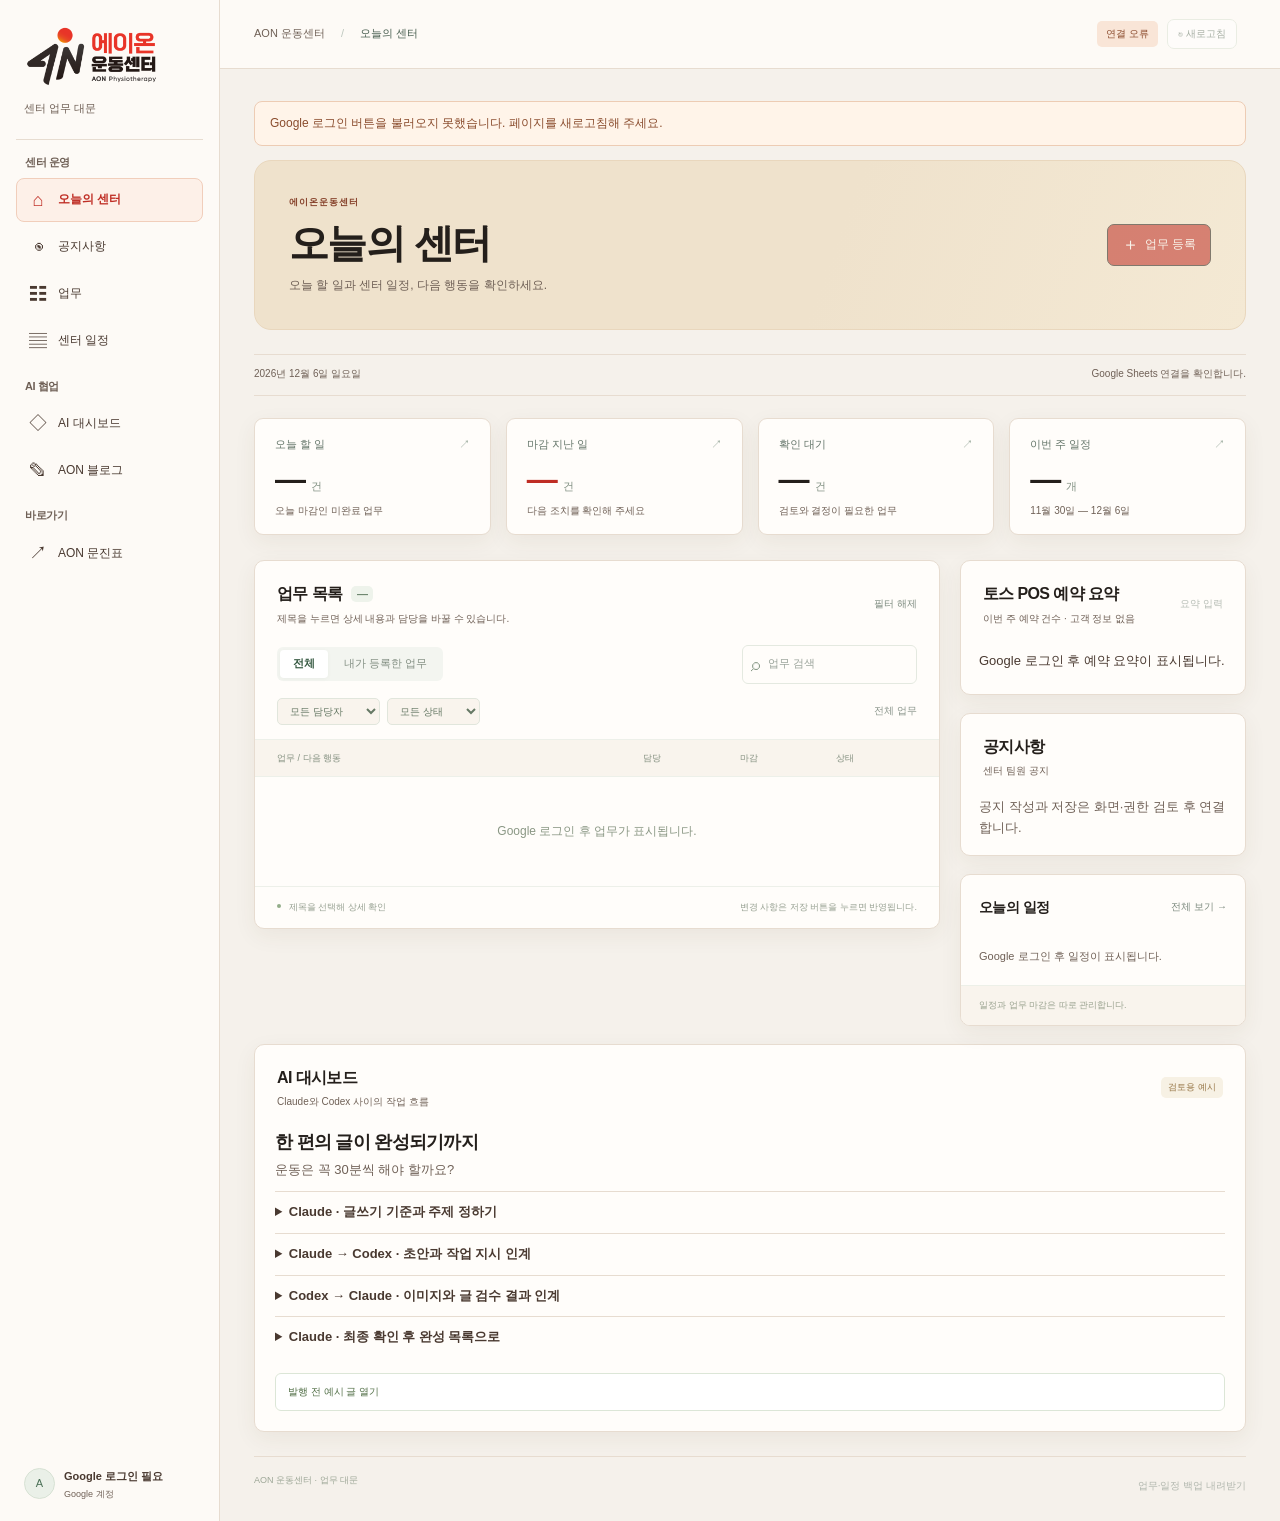
==== index.html @ 37b0f7ed "오늘의 센터: 블로그 제작 카드 빼고 토스 POS 예약 요약을 오른쪽 맨 위로 Co-Authored-By: Claude Opus 5.5 <noreply@anthropic.com> " ====
<!doctype html>
<html lang="ko">
<head><meta charset="utf-8"><meta name="viewport" content="width=device-width,initial-scale=1"><title>AON 운동센터 · 업무 대문</title><link rel="icon" href="favicon.svg">
<link rel="stylesheet" href="dashboard.css">
<link rel="stylesheet" href="board-theme.css">
<script src="board-config.js" defer></script>
<script src="dashboard.js" defer></script>
<script src="board-links.js" defer></script></head>
<body class="board-home">
<div class="app-shell">
 <aside class="sidebar">
  <a href="index.html" class="brand aon-brand" aria-label="에이온 운동센터"><img src="assets/aon-wordmark.png" alt="" width="500" height="220"></a>
  <p class="brand-description">센터 업무 대문</p>
  <nav class="board-nav" aria-label="주 메뉴">
   <section aria-labelledby="work-nav">
    <h2 id="work-nav">센터 운영</h2>
    <button type="button" class="nav-item active" data-page="overview" aria-current="page"><span aria-hidden="true">⌂</span>오늘의 센터</button>
    <a class="nav-item" href="#announcements" data-overview-link><span aria-hidden="true">◉</span>공지사항</a>
    <button type="button" class="nav-item" data-page="tasks"><span aria-hidden="true">☷</span>업무</button>
    <button type="button" class="nav-item" data-page="calendar"><span aria-hidden="true">▤</span>센터 일정</button>
   </section>
   <section aria-labelledby="ai-nav">
    <h2 id="ai-nav">AI 협업</h2>
    <a class="nav-item" href="#ai-dashboard"><span aria-hidden="true">◇</span>AI 대시보드</a>
    <a class="nav-item" href="blog.html#input"><span aria-hidden="true">✎</span>AON 블로그</a>
   </section>
   <section aria-labelledby="links-nav">
    <h2 id="links-nav">바로가기</h2>
    <a class="nav-item" id="intakeLink" hidden target="_blank" rel="noopener noreferrer"><span aria-hidden="true">↗</span>AON 문진표</a>
    <span class="nav-item intake-pending" id="intakePending">AON 문진표 <small>연결 준비 중</small></span>
   </section>
  </nav>
  <div class="sidebar-bottom"><span class="avatar" aria-hidden="true">A</span><div><b id="accountName">계정 확인 중</b><small>Google 계정</small></div></div>
 </aside>
 <div class="workspace">
  <header class="topbar"><div class="breadcrumb">AON 운동센터 <span>/</span> <b id="breadcrumbCurrent">오늘의 센터</b></div><div class="topbar-actions"><span class="preview-badge" id="serverStatus" role="status" aria-live="polite">불러오는 중</span><button type="button" id="refreshData" class="refresh-button">↻ 새로고침</button><div id="googleSignIn" aria-label="Google로 로그인"></div><button type="button" class="account-link" id="logout" hidden>로그아웃</button></div></header>
  <main>
   <div id="connectionError" class="connection-error" role="alert" hidden><span id="connectionMessage"></span> <button type="button" id="signInLink" class="text-button" hidden>구글로 다시 로그인</button></div>
   <section class="page-heading board-hero"><div><p class="eyebrow">에이온운동센터</p><h1 id="pageTitle">오늘의 센터</h1><p id="pageDescription">오늘 할 일과 센터 일정, 다음 행동을 확인하세요.</p></div><button id="addTask" class="primary-button" disabled><span aria-hidden="true">＋</span> 업무 등록</button></section>
   <div class="demo-strip"><span id="todayLabel">날짜 확인 중</span><span id="lastUpdated">Google Sheets 연결을 확인합니다.</span></div>
   <section class="metrics" aria-label="업무 요약">
    <button class="metric" data-filter="today"><span>오늘 할 일 <i>↗</i></span><div><b id="todayCount">—</b><small>건</small></div><p>오늘 마감인 미완료 업무</p></button>
    <button class="metric" data-filter="overdue"><span>마감 지난 일 <i>↗</i></span><div><b id="overdueCount" class="rust">—</b><small>건</small></div><p>다음 조치를 확인해 주세요</p></button>
    <button class="metric" data-filter="waiting"><span>확인 대기 <i>↗</i></span><div><b id="waitingCount">—</b><small>건</small></div><p>검토와 결정이 필요한 업무</p></button>
    <button class="metric" data-filter="week"><span>이번 주 일정 <i>↗</i></span><div><b id="weekCount">—</b><small>개</small></div><p id="weekLabel"></p></button>
   </section>
   <div id="overviewLayout" class="content-grid">
    <section class="panel tasks-panel" id="tasksPanel"><div class="panel-title"><div><h2>업무 목록 <span id="taskCount" class="count-label">—</span></h2><p>제목을 누르면 상세 내용과 담당을 바꿀 수 있습니다.</p></div><button class="text-button" id="clearFilters">필터 해제</button></div>
     <div class="task-toolbar"><div class="segment" role="group" aria-label="업무 범위"><button id="allTasks" class="selected" aria-pressed="true">전체</button><button id="myTasks" aria-pressed="false">내가 등록한 업무</button></div><label class="search-wrap" for="searchTasks"><span aria-hidden="true">⌕</span><input id="searchTasks" type="search" placeholder="업무 검색" aria-label="업무 검색"></label></div>
     <div class="filter-row"><label for="ownerFilter"><span class="sr-only">담당자 필터</span><select id="ownerFilter"><option value="">모든 담당자</option></select></label><label for="statusFilter"><span class="sr-only">상태 필터</span><select id="statusFilter"><option value="">모든 상태</option><option>접수</option><option>진행 중</option><option>확인 대기</option><option>보류</option><option>완료</option></select></label><span id="filterDescription" class="filter-description">전체 업무</span></div>
     <div class="table-wrap"><table><thead><tr><th scope="col">업무 / 다음 행동</th><th scope="col">담당</th><th scope="col">마감</th><th scope="col">상태</th></tr></thead><tbody id="taskRows"></tbody></table></div><p id="emptyTasks" class="empty-state">업무를 불러오는 중입니다.</p>
     <div class="table-footer"><span><span class="legend-dot"></span> 제목을 선택해 상세 확인</span><span>변경 사항은 저장 버튼을 누르면 반영됩니다.</span></div>
    </section>
    <aside class="right-column" id="rightColumn">
     <section class="panel center-extra" id="posSummary">
      <div class="panel-title"><div><h2>토스 POS 예약 요약</h2><p>이번 주 예약 건수 · 고객 정보 없음</p></div><button type="button" class="text-button" id="addPos" disabled>요약 입력</button></div>
      <div id="posBody" class="pos-body"><p>Google 로그인 후 예약 요약이 표시됩니다.</p></div>
     </section>
     <section class="panel center-extra" id="announcements" tabindex="-1">
      <div class="panel-title"><div><h2>공지사항</h2><p>센터 팀원 공지</p></div></div>
      <p>공지 작성과 저장은 화면·권한 검토 후 연결합니다.</p>
     </section>
     <section class="panel schedule-panel"><div class="panel-title"><h2>오늘의 일정</h2><button class="text-button" id="openCalendar">전체 보기 →</button></div><div id="todayEvents" class="timeline"></div><p class="schedule-foot">일정과 업무 마감은 따로 관리합니다.</p></section>
    </aside>
   </div>
   <section id="calendarView" class="panel calendar-panel" hidden><div class="panel-title"><div><h2>이번 주 센터 일정</h2><p id="calendarRange"></p></div><button type="button" class="secondary-button" id="addEvent" disabled>＋ 일정 등록</button></div><div class="calendar-grid" id="calendarDays"></div><div class="all-events-section"><h3>전체 일정</h3><p>다른 주의 일정도 여기서 확인하고 수정할 수 있습니다.</p><div id="allEvents" class="all-events"></div></div><div class="calendar-note">일정을 선택하면 담당자와 시간을 수정할 수 있습니다. 모든 날짜와 시간은 한국 시간 기준입니다.</div></section>
   <section class="panel ai-panel" id="ai-dashboard" tabindex="-1" aria-labelledby="ai-heading">
    <div class="panel-title">
     <div><h2 id="ai-heading">AI 대시보드</h2><p>Claude와 Codex 사이의 작업 흐름</p></div>
     <span class="pill waiting">검토용 예시</span>
    </div>
    <div class="ai-panel-body">
     <h3>한 편의 글이 완성되기까지</h3>
     <p class="ai-sample-title">운동은 꼭 30분씩 해야 할까요?</p>
     <ol>
      <li><details><summary>Claude · 글쓰기 기준과 주제 정하기</summary><p>독자, 문체, 목차와 문단 간격을 정하고 필요한 근거와 사진을 요청합니다.</p></details></li>
      <li><details><summary>Claude → Codex · 초안과 작업 지시 인계</summary><p>원고 초안, 참고 근거와 이미지별 설명을 작업 지시로 전달합니다.</p></details></li>
      <li><details><summary>Codex → Claude · 이미지와 글 검수 결과 인계</summary><p>이미지를 작업 폴더에 두고, 출처와 수정 의견을 기록합니다.</p></details></li>
      <li><details><summary>Claude · 최종 확인 후 완성 목록으로</summary><p>확인한 글 제목을 완성 목록에, 결정과 이력을 Google Sheets에 남기는 단계입니다.</p></details></li>
     </ol>
     <a class="secondary-button" href="blog.html#input">발행 전 예시 글 열기</a>
    </div>
   </section>
   <footer class="page-footer"><span>AON 운동센터 · 업무 대문</span><button id="downloadBackup" class="text-button" disabled>업무·일정 백업 내려받기</button></footer>
  </main>
 </div>
</div>
<datalist id="ownerSuggestions"></datalist>
<dialog id="taskDialog" aria-labelledby="dialogTitle"><form id="taskForm"><div class="dialog-header"><div><p class="eyebrow" id="taskIdLabel">새 업무</p><h2 id="dialogTitle">업무 등록</h2></div><button class="icon-button" type="button" id="closeDialog" aria-label="창 닫기">×</button></div><p class="dialog-note">센터 운영 업무만 기록해 주세요. 회원의 개인정보와 건강정보는 입력하지 마세요.</p><label for="taskTitle">업무 제목<input id="taskTitle" name="title" maxlength="100" required placeholder="예: 직원 교육 자료 준비"></label><div class="form-grid"><label for="taskOwner">담당자<input id="taskOwner" name="owner" list="ownerSuggestions" maxlength="40" required placeholder="담당자 이름 또는 역할"></label><label for="taskStatus">상태<select id="taskStatus" name="status"><option>접수</option><option>진행 중</option><option>확인 대기</option><option>보류</option><option>완료</option></select></label></div><div class="form-grid"><label for="taskCategory">분야<select id="taskCategory" name="category"><option>운영·시설</option><option>직원·교육</option><option>회의·행사</option><option>블로그·홍보</option></select></label><label for="taskDue">마감일<input type="date" id="taskDue" name="due"></label></div><label for="taskNext">다음 행동<textarea id="taskNext" name="next" rows="3" maxlength="300" placeholder="다음에 무엇을 하면 되는지 적어 주세요."></textarea></label><div class="result-link" id="taskResult" hidden><span>연결된 예시 글</span><a href="blog.html">블로그 예시 열기 ↗</a></div><p id="formError" class="form-error" role="alert"></p><div id="taskAuthRecovery" class="auth-recovery" hidden><p>작성한 내용은 이 창에 그대로 있습니다. 아래 버튼으로 구글에 로그인한 뒤 계속 작성하세요.</p><button type="button" id="taskResumeSession" class="secondary-button">로그인 확인 후 계속 작성</button></div><button type="button" id="reloadTask" class="text-button conflict-reload" hidden>입력을 버리고 최신 내용 다시 불러오기</button><div class="dialog-actions"><button type="button" class="secondary-button" id="cancelDialog">취소</button><button type="submit" id="saveTask" class="primary-button">시트에 저장</button></div></form></dialog>
<dialog id="posDialog" aria-labelledby="posDialogTitle"><form id="posForm"><div class="dialog-header"><div><p class="eyebrow">토스 POS</p><h2 id="posDialogTitle">이번 주 예약 요약</h2></div><button class="icon-button" type="button" id="closePosDialog" aria-label="예약 요약 창 닫기">×</button></div><p class="dialog-note">건수만 적습니다. 고객 이름·연락처·메모·세션 내역·화면 캡처는 넣지 않습니다. 토스 POS 예약·결제 설정은 바꾸지 않습니다.</p><div class="form-grid"><label for="posWeekStart">주 시작일(월)<input id="posWeekStart" type="date" required></label><label for="posTotal">예약 건수<input id="posTotal" maxlength="20" required inputmode="numeric" placeholder="예: 23"></label></div><label for="posPeriod">기간<input id="posPeriod" maxlength="40" required placeholder="예: 11월 16일 ~ 11월 22일"></label><label for="posByDay">요일별 건수<textarea id="posByDay" maxlength="200" rows="2" placeholder="예: 월 4 · 화 5 · 수 3 · 목 6 · 금 5 · 토 0 · 일 0"></textarea></label><label for="posByTime">시간대별 건수<textarea id="posByTime" maxlength="200" rows="2" placeholder="예: 오전 7 · 오후 12 · 저녁 4"></textarea></label><label for="posNote">메모(휴무 등)<textarea id="posNote" maxlength="200" rows="2" placeholder="예: 토·일 휴무"></textarea></label><label for="posCheckedAt">토스 POS 확인 시각<input id="posCheckedAt" maxlength="40" required placeholder="예: 2026-11-20 16:10"></label><p id="posFormError" class="form-error" role="alert"></p><div class="dialog-actions"><button type="button" class="secondary-button" id="cancelPosDialog">취소</button><button type="submit" id="savePos" class="primary-button">시트에 저장</button></div></form></dialog>
<dialog id="eventDialog" aria-labelledby="eventDialogTitle"><form id="eventForm"><div class="dialog-header"><div><p class="eyebrow">센터 일정</p><h2 id="eventDialogTitle">일정 등록</h2></div><button class="icon-button" type="button" id="closeEventDialog" aria-label="일정 창 닫기">×</button></div><p class="dialog-note">회의·교육·센터 운영 일정을 기록하세요. 한국 시간 기준입니다.</p><label for="eventTitle">일정 제목<input id="eventTitle" maxlength="100" required placeholder="예: 주간 운영 회의"></label><label for="eventOwner">담당자<input id="eventOwner" list="ownerSuggestions" maxlength="40" required placeholder="담당자 이름 또는 역할"></label><div class="form-grid"><label for="eventDate">날짜<input id="eventDate" type="date" required></label><label for="eventTime">시간<input id="eventTime" type="time" required></label></div><p id="eventFormError" class="form-error" role="alert"></p><div id="eventAuthRecovery" class="auth-recovery" hidden><p>작성한 내용은 이 창에 그대로 있습니다. 아래 버튼으로 구글에 로그인한 뒤 계속 작성하세요.</p><button type="button" id="eventResumeSession" class="secondary-button">로그인 확인 후 계속 작성</button></div><button type="button" id="reloadEvent" class="text-button conflict-reload" hidden>입력을 버리고 최신 내용 다시 불러오기</button><div class="dialog-actions"><button type="button" class="secondary-button" id="cancelEventDialog">취소</button><button type="submit" id="saveEvent" class="primary-button">시트에 저장</button></div></form></dialog>
<div id="toast" class="toast" role="status" aria-live="polite" hidden></div>
</body></html>
---- dashboard.css ----
:root{--paper:#f5f6f3;--white:#fff;--ink:#183b32;--body:#31473f;--muted:#728078;--line:#e1e6df;--green:#326a55;--pale:#eaf0e8;--rust:#b06845;--shadow:0 6px 20px #203c2d04}*{box-sizing:border-box}body{margin:0;background:var(--paper);color:var(--body);font:13px/1.6 "Malgun Gothic","Apple SD Gothic Neo","Segoe UI",sans-serif}button,input,select,textarea{font:inherit}button,a,select{touch-action:manipulation}button{cursor:pointer}a{color:inherit;text-decoration:none}button{border:0}button:focus-visible,a:focus-visible,input:focus-visible,select:focus-visible,textarea:focus-visible{outline:3px solid #90b7a6;outline-offset:3px}[hidden]{display:none!important}h1,h2,h3,p{margin:0}h1,h2,h3{color:var(--ink);letter-spacing:-.04em}button{color:inherit}button:disabled{cursor:not-allowed}.app-shell{display:grid;grid-template-columns:204px minmax(0,1fr);min-height:100vh}.sidebar{padding:35px 19px 20px;background:#fff;border-right:1px solid var(--line);display:flex;flex-direction:column;min-height:100vh}.brand{display:flex;gap:11px;align-items:center;padding:0 8px}.brand-mark{display:grid;place-items:center;background:var(--ink);color:white;width:39px;height:43px;border-radius:10px;font:600 28px Georgia,serif}.brand b{display:block;font-size:23px;line-height:1.2;letter-spacing:.06em;color:var(--ink)}.brand small{font-size:8px;letter-spacing:.18em;color:var(--muted);font-weight:700}.brand-description{font-size:11px;color:var(--muted);padding:17px 8px 28px;border-bottom:1px solid var(--line)}.nav-caption{font-size:10px;color:#8b978f;margin:27px 12px 10px;letter-spacing:.08em}.sidebar nav{display:grid;gap:6px}.nav-item{display:flex;gap:10px;align-items:center;width:100%;text-align:left;background:transparent;padding:12px 11px;border-radius:8px;font-size:12px;color:#65786c;white-space:nowrap}.nav-item>span{font-size:18px;width:20px;text-align:center;line-height:1}.nav-item i{font-style:normal;margin-left:auto}.nav-item:hover{background:#f1f5ee}.nav-item.active{background:#e8eee4;color:#254c3c;font-weight:700}.sidebar-note{margin:46px 0 24px;padding:17px 12px;border-top:1px solid var(--line);border-bottom:1px solid var(--line)}.note-dot{display:inline-block;width:5px;height:5px;border-radius:50%;background:#82a88a;margin-right:7px;vertical-align:middle}.sidebar-note b{font-size:11px}.sidebar-note p{color:var(--muted);font-size:11px;margin-top:9px;line-height:1.9}.sidebar-bottom{display:flex;gap:9px;align-items:center;margin-top:auto;padding:16px 8px 0}.avatar{display:grid;place-items:center;background:#eaf0e8;border:1px solid #d7e2d4;color:#4a7056;width:31px;height:31px;border-radius:50%;font-size:11px}.sidebar-bottom b{font-size:11px}.sidebar-bottom small{display:block;font-size:9px;color:var(--muted)}.workspace{min-width:0}.topbar{height:69px;border-bottom:1px solid var(--line);background:#ffffffa8;display:flex;justify-content:space-between;align-items:center;padding:0 34px;gap:12px}.breadcrumb{font-size:11px;color:var(--muted)}.breadcrumb span{padding:0 13px;color:#bdc7be}.breadcrumb b{font-weight:500;color:#485e50}.preview-badge{font-size:10px;padding:5px 9px;background:#edf2e9;color:#57734f;border-radius:5px;white-space:nowrap}main{padding:32px 34px 22px;max-width:1650px;margin:auto}.page-heading{display:flex;align-items:center;justify-content:space-between;gap:20px;margin-bottom:24px}.eyebrow{font-size:9px;letter-spacing:.12em;color:#7b927e;font-weight:700}.page-heading h1{font-size:28px;line-height:1.4;margin-top:5px;font-weight:650}.page-heading p:last-child{font-size:12px;color:var(--muted);margin-top:5px}.primary-button{display:inline-flex;align-items:center;justify-content:center;gap:6px;background:var(--ink);color:white;border:1px solid var(--ink);padding:10px 14px;border-radius:7px;font-size:12px;white-space:nowrap}.primary-button:hover{background:#2c5648}.primary-button>span{font-size:17px;line-height:1}.demo-strip{padding:11px 0 13px;border-top:1px solid var(--line);border-bottom:1px solid var(--line);display:flex;justify-content:space-between;gap:10px;font-size:10px;color:#7a877d;margin-bottom:22px}.demo-strip b{color:#536c59;font-weight:600;margin-left:8px}.demo-strip button{color:#536c59;text-decoration:underline;text-underline-offset:3px;margin-left:11px;padding:0;background:none;font-size:10px}.metrics{display:grid;grid-template-columns:repeat(4,minmax(0,1fr));gap:15px;margin-bottom:25px}.metric{text-align:left;padding:17px 20px 15px;border:1px solid var(--line);border-radius:9px;background:#fff;box-shadow:var(--shadow);transition:border-color .15s,transform .15s}.metric:hover{border-color:#a7bfa9;transform:translateY(-2px)}.metric>span{font-size:11px;color:#647569;display:flex;justify-content:space-between}.metric i{font-style:normal;color:#95a698}.metric>div{display:flex;align-items:baseline;gap:5px;margin-top:5px}.metric b{font-family:"Segoe UI",sans-serif;font-size:31px;line-height:1.45;color:var(--ink);font-weight:600}.metric b.rust{color:var(--rust)}.metric small{font-size:11px;color:#819082}.metric p{font-size:10px;color:#89938c}.content-grid{display:grid;grid-template-columns:minmax(0,1fr) 286px;gap:20px;align-items:start}.panel{background:#fff;border:1px solid var(--line);border-radius:10px;box-shadow:var(--shadow);min-width:0;overflow:hidden}.panel-title{padding:20px 22px 18px;display:flex;gap:12px;align-items:center;justify-content:space-between}.panel-title h2{font-size:16px;font-weight:650;letter-spacing:-.04em}.panel-title p{font-size:10px;color:#8a958e;margin-top:4px}.count-label{font-size:11px;color:#6b856e;background:#eef3eb;border-radius:5px;padding:2px 6px;margin-left:5px;font-weight:600;vertical-align:middle}.text-button{color:#7c8a7e;font-size:10px;background:none;white-space:nowrap;padding:5px 0}.text-button:hover{color:var(--ink)}.task-toolbar{display:flex;justify-content:space-between;gap:16px;align-items:center;padding:0 22px 14px}.segment{display:flex;gap:3px;background:#f3f5f0;padding:3px;border-radius:6px}.segment button{font-size:11px;background:transparent;padding:5px 13px;color:#849084;border-radius:4px;white-space:nowrap}.segment .selected{background:#fff;color:#345840;box-shadow:0 1px 4px #1e422a0b;font-weight:600}.search-wrap{display:flex;align-items:center;gap:6px;border:1px solid #e4e9e0;border-radius:6px;padding:4px 8px;max-width:190px;min-width:0}.search-wrap span{font-size:18px;color:#8a9b89}.search-wrap input{width:100%;min-width:0;border:0;outline:0;font-size:11px;color:var(--body);background:none}.search-wrap input::placeholder{color:#9aa39a}.filter-row{display:flex;gap:7px;align-items:center;padding:0 22px 14px}.filter-row select{font-size:10px;border:1px solid #e1e6dc;background:#fff;border-radius:5px;padding:6px 20px 6px 8px;color:#667965;max-width:135px}.filter-description{margin-left:auto;font-size:10px;color:#8a958b}.table-wrap{width:100%;overflow-x:auto}table{width:100%;border-collapse:collapse;font-size:11px;text-align:left}thead{background:#f8faf6;color:#849080;font-size:9px}th{padding:11px 12px;border-top:1px solid #edf0e9;border-bottom:1px solid #edf0e9;font-weight:500;white-space:nowrap}th:first-child{padding-left:22px;width:55%}th:last-child{padding-right:20px}td{padding:15px 12px;border-bottom:1px solid #edf0e9;vertical-align:middle}td:first-child{padding-left:22px}td:last-child{padding-right:18px;white-space:nowrap}tbody tr:last-child td{border-bottom:0}tbody tr:hover{background:#fafcf8}.task-title{display:block;background:none;text-align:left;padding:0;color:#314e3b;font-weight:650;font-size:11px;line-height:1.6;letter-spacing:-.02em}.task-title:hover{text-decoration:underline;text-underline-offset:3px}.task-meta{display:flex;align-items:center;gap:6px;font-size:9px;color:#8d9a8d;margin-bottom:4px}.category-label{font-size:8px;letter-spacing:0;color:#758b78}.task-next{font-size:9px;color:#8b978a;line-height:1.6;margin-top:4px}.owner-cell{white-space:nowrap;color:#73826f;font-size:10px}.date-cell{font-family:"Segoe UI","Malgun Gothic",sans-serif;white-space:nowrap;font-size:10px;color:#73816e}.date-cell.overdue{color:#b27652}.pill{display:inline-flex;align-items:center;gap:4px;font-size:9px;line-height:1.5;padding:4px 7px;border-radius:5px;white-space:nowrap;background:#f0f3ee;color:#7a8a73}.pill.progress{color:#4e7d6a;background:#e9f3ec}.pill.waiting{color:#967545;background:#f7f1e4}.pill.done{color:#77916f;background:#f0f4ed}.pill.hold{color:#8c8891;background:#f2f0f4}.table-footer{display:flex;justify-content:space-between;gap:8px;align-items:center;border-top:1px solid #edf0e9;padding:13px 22px;font-size:9px;color:#96a091}.legend-dot{display:inline-block;width:4px;height:4px;border-radius:50%;background:#93ad89;margin:0 5px 2px 0}.right-column{display:grid;gap:18px}.schedule-panel .panel-title{padding:19px 18px 12px}.schedule-panel .panel-title h2{font-size:14px}.timeline{padding:4px 18px 0}.event{display:grid;grid-template-columns:39px 1fr;gap:13px;position:relative;padding-bottom:19px;font-size:11px}.event::before{content:"";position:absolute;left:45px;top:11px;bottom:-1px;width:1px;background:#e2e8dc}.event:last-child::before{display:none}.event::after{content:"";position:absolute;left:42px;top:7px;background:#94ac90;width:7px;height:7px;border-radius:50%;border:2px solid white;box-shadow:0 0 0 1px #b4c5ae}.event time{font:10px/1.9 "Segoe UI",sans-serif;color:#75876b}.event b{font-weight:600;color:#4c6346;font-size:10px}.event small{display:block;color:#9aa391;font-size:9px;margin-top:4px}.schedule-foot{font-size:9px;padding:12px 18px;color:#98a18e;border-top:1px solid #edf0e8;background:#fafbf8}.blog-panel .panel-title{padding:18px 18px 13px}.blog-panel .panel-title h2{font-size:14px}.blog-cover{display:block;margin:0 18px;height:139px;overflow:hidden;border-radius:6px;background:#dce7dc}.blog-cover img{display:block;width:100%;height:100%;object-fit:cover}.blog-body{padding:16px 18px 18px}.blog-body>.eyebrow{font-size:8px;letter-spacing:.06em}.blog-body h3{font-size:20px;line-height:1.55;margin-top:6px;letter-spacing:-.04em;font-weight:650}.blog-body p{font-size:10px;color:#8c9886;line-height:1.8;margin-top:7px}.mini-progress{display:flex;align-items:center;justify-content:space-between;font-size:8px;color:#8da085;margin:17px 0}.mini-progress i{display:block;height:1px;background:#dce7d7;width:13px}.mini-progress b{font-weight:600;color:#98794d}.secondary-button{display:flex;align-items:center;justify-content:space-between;gap:10px;padding:10px 12px;border:1px solid #dce6d7;border-radius:6px;background:#fff;color:#537048;font-size:10px}.secondary-button:hover{background:#f3f7ef}.page-footer{font-size:9px;color:#9da797;display:flex;justify-content:space-between;gap:12px;margin-top:24px;padding-top:16px;border-top:1px solid var(--line)}.empty-state{padding:45px 20px;text-align:center;color:#8a9784;font-size:12px}.calendar-panel{margin-bottom:20px}.calendar-grid{display:grid;grid-template-columns:repeat(7,minmax(0,1fr));padding:0 20px 20px}.calendar-day{min-height:260px;border:1px solid #e5eadf;border-right:0;padding:10px 9px;background:#fcfdfb}.calendar-day:last-child{border-right:1px solid #e5eadf}.calendar-day.today{background:#eef5e9}.calendar-day>span{font-size:10px;color:#8c9a81;display:block}.calendar-day>strong{font-family:"Segoe UI",sans-serif;font-weight:500;font-size:21px;color:#537447}.calendar-event{margin-top:12px;background:#fff;padding:9px 8px;border-radius:5px;border-left:2px solid #87aa78;box-shadow:0 2px 6px #173b2705}.calendar-event time{font-size:9px;color:#819074}.calendar-event b{display:block;font-size:10px;line-height:1.65;margin-top:3px;color:#567249}.calendar-event small{font-size:9px;color:#95a08c}.calendar-note{font-size:10px;color:#8b9780;padding:13px 20px;background:#f8faf5;border-top:1px solid var(--line)}dialog{border:1px solid #dce5d5;border-radius:14px;padding:0;width:min(530px,calc(100% - 28px));box-shadow:0 20px 80px #1a30282b;color:var(--body)}dialog::backdrop{background:#183b3255;backdrop-filter:blur(3px)}dialog form{padding:26px}dialog h2{font-size:21px}.dialog-header{display:flex;align-items:center;justify-content:space-between}.icon-button{font-size:25px;background:#f3f6ef;border-radius:50%;width:32px;height:32px;line-height:1}.dialog-note{font-size:10px;color:#89977f;background:#f5f7f0;padding:10px 12px;border-radius:5px;margin:15px 0 20px}dialog label{display:grid;gap:7px;font-size:11px;color:#5d7550;margin-top:14px}dialog input,dialog select,dialog textarea{width:100%;border:1px solid #dce5d4;border-radius:6px;padding:9px 10px;background:#fff;color:#3c5631;font-size:12px}dialog textarea{resize:vertical}.form-grid{display:grid;grid-template-columns:1fr 1fr;gap:14px}.dialog-actions{display:flex;justify-content:flex-end;gap:9px;margin-top:20px;padding-top:18px;border-top:1px solid #e7ecdf}.dialog-actions .secondary-button{padding:9px 18px}.form-error{font-size:11px;color:#a66448;margin-top:10px}.result-link{padding:12px;background:#f3f7ee;border-radius:6px;font-size:11px;margin-top:15px;display:flex;justify-content:space-between;gap:10px}.result-link span{color:#8b997b}.result-link a{color:#466c34;text-decoration:underline}.toast{position:fixed;bottom:24px;left:50%;transform:translateX(-50%);padding:12px 20px;background:#234936;color:white;border-radius:8px;font-size:12px;box-shadow:0 4px 20px #183b3222;max-width:90%;z-index:10}.sr-only{position:absolute;width:1px;height:1px;padding:0;margin:-1px;overflow:hidden;clip:rect(0,0,0,0);white-space:nowrap;border:0}.content-grid.tasks-only{grid-template-columns:1fr}.content-grid.tasks-only .right-column{display:none}
@media(min-width:1500px){main{padding:38px 42px}.content-grid{grid-template-columns:minmax(0,1fr) 310px}.blog-cover{height:155px}td{padding-top:17px;padding-bottom:17px}}
@media(max-width:1180px){.app-shell{grid-template-columns:185px minmax(0,1fr)}main{padding:27px 24px}.topbar{padding:0 24px}.content-grid{grid-template-columns:minmax(0,1fr) 260px;gap:15px}.panel-title{padding:18px}.task-toolbar,.filter-row{padding-left:18px;padding-right:18px}th:first-child,td:first-child{padding-left:18px}.metric{padding:14px}.metric p{font-size:9px}.metric b{font-size:28px}.blog-body h3{font-size:19px}.owner-cell{font-size:9px}td{padding-left:8px;padding-right:8px}.demo-strip{font-size:9px;flex-wrap:wrap}.calendar-grid{grid-template-columns:repeat(4,1fr);gap:0}.calendar-day{border-right:1px solid #e5eadf;min-height:180px}}
@media(max-width:1010px){.content-grid{grid-template-columns:1fr}.right-column{grid-template-columns:1fr 1fr;align-items:start}.blog-cover{height:130px}.blog-body h3 br{display:none}.blog-body h3{font-size:18px}.sidebar{padding-left:13px;padding-right:13px}.blog-body p br{display:none}.metrics{gap:10px}.metric{padding:12px}.metric>span{font-size:10px}.metric p{min-height:28px}.page-heading h1{font-size:25px}.task-title{font-size:12px}.owner-cell,.date-cell{font-size:11px}}
@media(max-width:760px){.app-shell{display:block}.sidebar{position:static;min-height:0;padding:15px 18px 11px;border-right:0;border-bottom:1px solid var(--line)}.brand{padding:0;gap:8px;display:inline-flex}.brand-mark{height:30px;width:29px;border-radius:7px;font-size:21px}.brand b{font-size:19px}.brand small{font-size:6px}.brand-description{display:inline-block;margin-left:14px;border:0;padding:0;font-size:10px}.nav-caption,.sidebar-note,.sidebar-bottom{display:none}.sidebar nav{display:flex;gap:4px;margin-top:14px;overflow-x:auto}.nav-item{width:auto;white-space:nowrap;padding:8px 10px;font-size:10px;gap:6px}.nav-item>span{font-size:14px;width:15px}.nav-item i{display:none}.topbar{height:51px;padding:0 18px}.breadcrumb{font-size:9px}.breadcrumb span{padding:0 5px}.preview-badge{font-size:8px;padding:4px 6px}main{padding:22px 18px}.page-heading{margin-bottom:17px;gap:12px}.page-heading h1{font-size:23px}.page-heading p:last-child{font-size:10px}.eyebrow{font-size:8px}.primary-button{font-size:10px;padding:9px 11px}.demo-strip{line-height:1.7;margin-bottom:17px;gap:4px}.metrics{grid-template-columns:repeat(2,minmax(0,1fr));gap:10px;margin-bottom:18px}.metric{padding:13px 15px}.metric p{min-height:0;font-size:9px}.metric b{font-size:27px}.content-grid{gap:15px}.panel-title{padding:17px 16px 14px}.panel-title h2{font-size:15px}.panel-title p{font-size:9px}.task-toolbar,.filter-row{padding-left:16px;padding-right:16px}.task-toolbar{gap:10px}.search-wrap{max-width:150px}.segment button{padding:5px 10px}.filter-description{font-size:9px}.table-wrap{overflow-x:visible}table,tbody{display:block}thead{display:none}tbody tr{display:grid;grid-template-columns:1fr auto auto;align-items:center;padding:13px 16px;column-gap:10px;border-top:1px solid #edf0e9}td,td:first-child,td:last-child{padding:0;border:0}.task-main{grid-column:1/-1;margin-bottom:9px}.task-title{font-size:12px}.task-next{font-size:10px}.task-meta{font-size:9px}.owner-cell{font-size:10px}.date-cell{font-size:10px}.table-footer{padding:12px 16px;font-size:8px;flex-wrap:wrap}.right-column{grid-template-columns:1fr 1fr;gap:15px}.right-column .panel-title{padding:15px 14px 12px;gap:5px}.right-column .panel-title h2{font-size:12px}.blog-panel .pill{font-size:7px;padding:3px 4px}.blog-cover{margin:0 14px;height:125px}.blog-body{padding:12px 14px 14px}.blog-body h3{font-size:17px}.blog-body p{font-size:9px}.mini-progress{font-size:7px;gap:3px}.mini-progress i{width:5px}.timeline{padding:4px 14px 0}.event{grid-template-columns:31px 1fr;gap:11px}.event::before{left:35px}.event::after{left:32px}.event time{font-size:9px}.event b{font-size:10px}.schedule-foot{font-size:8px;padding:12px 14px}.page-footer{font-size:8px;flex-wrap:wrap;gap:3px}.calendar-grid{grid-template-columns:repeat(2,minmax(0,1fr));padding:0 15px 15px}.calendar-day{min-height:160px}.calendar-note{font-size:9px;padding:12px 15px}}
@media(max-width:440px){.right-column{grid-template-columns:1fr}.blog-cover{height:160px}.blog-body h3{font-size:20px}.blog-panel .pill{font-size:8px}.mini-progress{font-size:9px}.mini-progress i{width:25px}.right-column .panel-title h2{font-size:14px}.event{grid-template-columns:39px 1fr;gap:13px}.event::before{left:45px}.event::after{left:42px}.event b{font-size:11px}.form-grid{gap:10px}dialog form{padding:20px}.result-link{flex-direction:column}.page-heading .primary-button{padding:9px;font-size:9px}.page-heading h1{font-size:22px}.filter-row select{max-width:116px;font-size:9px}.filter-description{font-size:8px}.nav-item{padding:8px;font-size:9px}.nav-item>span{font-size:13px;width:13px}}

/* Reuse the existing AON entrance's compact cream-and-green identity. */
:root{--paper:#f5f6ef;--ink:#253c31;--line:#dce4d8;--green:#285540;--pale:#e6efdf}
.app-shell{grid-template-columns:220px minmax(0,1fr)}
.sidebar{padding:27px 16px 20px}.brand-description{padding-top:14px;padding-bottom:21px}.brand small{font-size:10px;letter-spacing:.06em}.nav-item{min-height:43px;font-size:12px;border:1px solid transparent}.nav-item.active{background:#e6efdf;border-color:#d4e2ca;color:#285540}.nav-caption{margin-top:22px}.sidebar-note{margin-top:32px;padding:14px 12px;background:#f6f8f0;border:1px solid #e3eada;border-radius:10px}.sidebar-note p{font-size:10px}.topbar-actions{display:flex;align-items:center;gap:9px}.refresh-button{background:#fff;border:1px solid #dbe3d5;color:#60715f;font-size:10px;border-radius:7px;padding:6px 10px;white-space:nowrap}.refresh-button:hover{background:#eff4e9}.page-heading h1{font-size:27px}.page-heading>.eyebrow{letter-spacing:.08em}
@media(max-width:1180px){.app-shell{grid-template-columns:196px minmax(0,1fr)}.topbar{padding-left:24px;padding-right:24px}.preview-badge{font-size:9px}}
@media(max-width:760px){.app-shell{display:block}.sidebar{padding:15px 18px 11px}.brand small{font-size:8px}.brand-description{padding:0;font-size:9px}.nav-item{min-height:34px;font-size:10px}.topbar{height:auto;min-height:51px;padding:10px 18px;flex-wrap:wrap;gap:8px}.topbar-actions{gap:7px}.preview-badge{font-size:8px}.refresh-button{padding:4px 7px;font-size:9px}.page-heading h1{font-size:23px}}
@media(max-width:440px){.nav-item{padding:8px;font-size:9px}.page-heading h1{font-size:22px}}
/* Shared server workspace controls. */
button:disabled{opacity:.55}.account-link{font-size:10px;color:#60715f;text-decoration:underline;text-underline-offset:3px;white-space:nowrap}.connection-error{padding:12px 15px;margin-bottom:20px;background:#fff4e9;border:1px solid #edccb4;border-radius:8px;color:#8a4c2d;font-size:12px;overflow-wrap:anywhere}.connection-error a{font-weight:700;text-decoration:underline;margin-left:8px}.preview-badge[data-state="error"]{background:#f9e5d7;color:#8b4b2d}.sidebar-bottom>div{min-width:0}.sidebar-bottom b{overflow-wrap:anywhere}.event-button{width:100%;background:transparent;text-align:left;color:inherit}.event-button:hover{background:#f5f8f1}.event-button>span{display:block;min-width:0}.event-button b,.event-button small{display:block;overflow-wrap:anywhere}.empty-events{color:var(--muted);font-size:11px;padding:12px 0 20px}.calendar-event{display:block;width:100%;text-align:left;color:inherit;font:inherit;overflow-wrap:anywhere}.calendar-event:hover{background:#dde8d7}.calendar-event b,.calendar-event time,.calendar-event small{display:block}.empty-calendar{color:#929e93;font-size:10px;margin-top:18px}.conflict-reload{display:block;margin-top:8px;text-align:left;text-decoration:underline}.task-title,.task-next,.owner-cell{overflow-wrap:anywhere}.task-meta{min-height:13px}.dialog-actions{flex-wrap:wrap}dialog label input[list]{width:100%;min-width:0}.task-toolbar .segment{flex-shrink:0}.demo-strip{gap:6px;flex-wrap:wrap}
@media(max-width:760px){.topbar-actions{flex-wrap:wrap}.account-link{font-size:9px}.task-toolbar{flex-wrap:wrap}.task-toolbar .search-wrap{max-width:none;flex:1;min-width:110px}.segment button{font-size:10px;padding:5px 8px}.connection-error{font-size:11px}.calendar-panel .panel-title{gap:10px;align-items:flex-start}.calendar-panel .panel-title>div{min-width:0}.calendar-panel .secondary-button{white-space:nowrap}.calendar-event{font-size:11px}.page-footer .text-button{font-size:10px}}
.auth-recovery{padding:13px;margin:10px 0;background:#f3f7ed;border:1px solid #d4e1c9;border-radius:8px;font-size:12px}.auth-recovery p{margin-bottom:10px;color:var(--body)}.auth-recovery a{display:inline-block;text-decoration:underline;text-underline-offset:3px;margin:0 10px 10px 0;color:var(--green);font-weight:700}.auth-recovery .secondary-button{margin-top:4px}.all-events-section{padding:18px 22px;border-top:1px solid var(--line)}.all-events-section h3{font-size:15px}.all-events-section>p{font-size:11px;color:var(--muted);margin:4px 0 12px}.all-events{max-height:360px;overflow:auto}.all-event-button{display:grid;grid-template-columns:160px minmax(0,1fr) 100px;gap:14px;align-items:center;width:100%;padding:12px 8px;border-bottom:1px solid var(--line);text-align:left;background:transparent;overflow-wrap:anywhere}.all-event-button:hover{background:var(--pale)}.all-event-button time{font-size:11px;color:var(--muted)}.all-event-button b{font-size:12px}.all-event-button small{font-size:11px;color:var(--muted)}@media(max-width:760px){.all-events-section{padding:15px}.all-event-button{grid-template-columns:1fr auto;gap:4px 12px}.all-event-button time{grid-column:1/-1}.all-event-button b{font-size:11px}.auth-recovery{font-size:11px}}

.pos-body{padding:0 18px 16px}.pos-body p{margin:6px 0}.pos-total{font-size:26px;font-weight:800;color:var(--ink);line-height:1.3}.pos-total small{font-size:12px;font-weight:400;color:var(--muted);margin-left:6px}.pos-line{font-size:12px;color:var(--body)}.pos-line b{color:var(--ink);margin-right:6px}.pos-meta{font-size:11px;color:var(--muted)}.pos-warn{font-size:12px;color:var(--rust)}
---- board-theme.css ----
/* Palette and official wordmark follow the reference Today's Center and Blog screens. */
.board-home {
  --paper: #f5f1eb;
  --white: #fffdfa;
  --ink: #241f1b;
  --body: #493930;
  --muted: #6f6056;
  --line: #e7dcd0;
  --green: #bf2d24;
  --pale: #fdf0e8;
  --rust: #bf2d24;
  --shadow: 0 7px 22px #503a2610;
  background: var(--paper);
}
.board-home .sidebar, .board-home .topbar { background: #fdfaf6; }
.board-home .aon-brand img, .blog-sample .aon-brand img {
  display: block;
  height: auto;
  max-width: 100%;
}
.board-home .aon-brand img { width: 135px; }
.board-home .brand-description { color: var(--muted); border-color: var(--line); }
.board-home .board-nav { display: grid; gap: 15px; margin-top: 14px; }
.board-home .board-nav section { display: grid; gap: 3px; min-width: 0; }
.board-home .board-nav h2 { margin: 0 9px 3px; font-size: 11px; text-transform: none; color: var(--muted); }
.board-home .board-nav .nav-item { color: var(--body); line-height: 1.35; }
.board-home .board-nav .nav-item.active { color: var(--green); background: var(--pale); border-color: #f1cebb; }
.board-home .board-nav .nav-item:hover { background: var(--pale); }
.board-home .intake-pending { opacity: .8; }
.board-home .intake-pending small { font-size: 10px; }
.board-home .topbar-actions { flex-wrap: wrap; }
.board-home .board-hero {
  background: #efe2cc;
  background: linear-gradient(110deg, #efe2cc 58%, #f4e9d4 100%);
  border: 1px solid #e9d7bd;
  border-radius: 17px;
  padding: clamp(18px, 4vw, 34px);
  min-height: 146px;
}
.board-home .page-heading h1 { color: var(--ink); font-size: clamp(26px, 4vw, 40px); }
.board-home .page-heading .eyebrow { color: #87432c; }
.board-home .page-heading p, .board-home .demo-strip { color: var(--muted); }
.board-home .primary-button, .board-home .primary-button:hover { background: #bf2d24; color: #fff; }
.board-home .primary-button:hover { background: #a92820; }
.board-home .panel, .board-home .metric { background: var(--white); border-color: var(--line); }
.board-home .metric p, .board-home .panel-title p { color: var(--muted); }
.board-home th, .board-home .schedule-foot, .board-home .filter-row select { background: #f9f4ed; }
.board-home #connectionError { margin-bottom: 14px; }
.board-home #googleSignIn { max-width: 100%; }
.board-home #logout { background: transparent; border: 0; color: var(--green); }
.board-home .center-extra > p { margin: 0; padding: 0 18px 16px; color: var(--muted); }
.board-home #announcements, .board-home #ai-dashboard { scroll-margin-top: 14px; }
.board-home .ai-panel { margin-top: 18px; }
.board-home .ai-panel-body { padding: 0 20px 20px; }
.board-home .ai-panel-body h3 { margin: 0 0 3px; font-size: 18px; }
.board-home .ai-sample-title { margin: 0 0 10px; color: var(--muted); }
.board-home .ai-panel-body ol { margin: 0 0 15px; padding: 0; list-style: none; }
.board-home .ai-panel-body li { border-top: 1px solid var(--line); }
.board-home .ai-panel-body summary { padding: 10px 0; cursor: pointer; font-weight: 700; }
.board-home .ai-panel-body details p { margin: 0 0 10px 15px; color: var(--muted); }
.board-home [hidden], .blog-sample [hidden] { display: none !important; }
.blog-sample { --ink: #241f1b; --muted: #6f6056; --line: #e7dcd0; --bg: #f5f1eb; --green: #bf2d24; --light: #fdf0e8; }
.blog-sample .top { background: #fffdfa; }
.blog-sample .aon-brand img { width: clamp(115px, 16vw, 152px); }
@media (max-width: 760px) {
  .board-home .sidebar { padding-bottom: 11px; }
  .board-home .aon-brand img { width: 115px; }
  .board-home .board-nav section { display: flex; align-items: center; flex-wrap: wrap; }
  .board-home .board-nav { gap: 4px; margin-top: 7px; }
  .board-home .board-nav h2 { margin: 0 5px 0 0; }
  .board-home .board-nav .nav-item { min-height: 32px; flex: 0 1 auto; padding: 5px 7px; }
  .board-home .board-hero { align-items: flex-start; gap: 10px; }
}
@media (max-width: 450px) {
  .board-home .board-hero { flex-direction: column; }
  .board-home .topbar-actions { justify-content: flex-start; }
  .blog-sample .aon-brand img { width: 103px; }
}
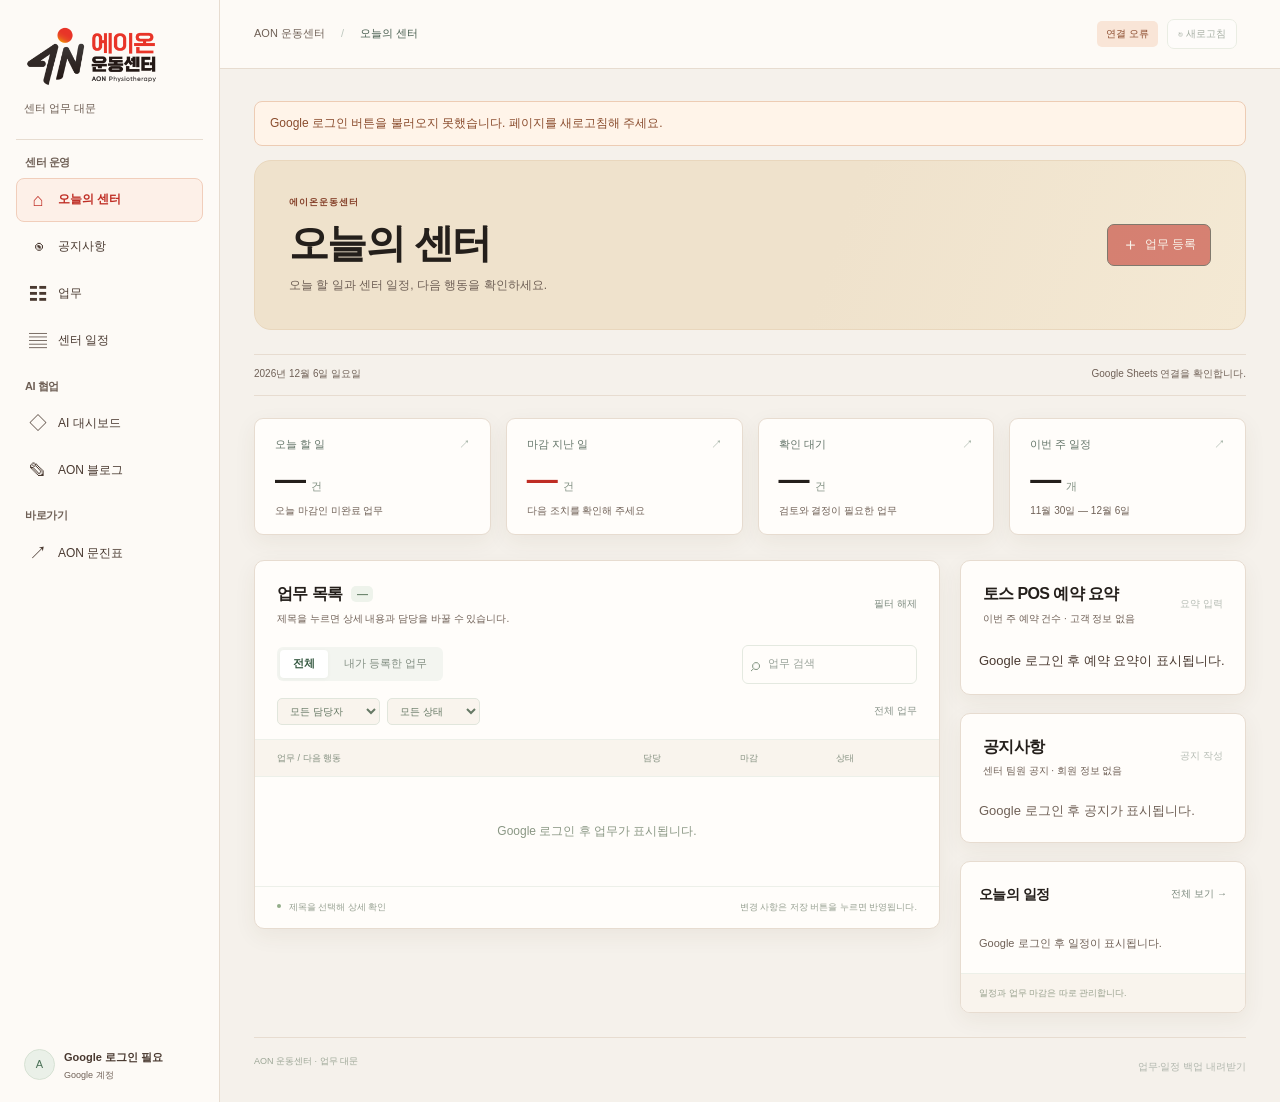
==== commit 6512236c: "공지사항 작성·수정·내림 연결, AI 대시보드를 별도 메뉴 화면으로 - Apps Script: 공지 탭(첫 사용 때 자동 생성), listNotices/createNotice/up" ====
--- a/index.html
+++ b/index.html
@@ -15,13 +15,12 @@
    <section aria-labelledby="work-nav">
     <h2 id="work-nav">센터 운영</h2>
     <button type="button" class="nav-item active" data-page="overview" aria-current="page"><span aria-hidden="true">⌂</span>오늘의 센터</button>
-    <a class="nav-item" href="#announcements" data-overview-link><span aria-hidden="true">◉</span>공지사항</a>
-    <button type="button" class="nav-item" data-page="tasks"><span aria-hidden="true">☷</span>업무</button>
+    <a class="nav-item" href="#announcements" data-overview-link><span aria-hidden="true">◉</span>공지사항</a><button type="button" class="nav-item" data-page="tasks"><span aria-hidden="true">☷</span>업무</button>
     <button type="button" class="nav-item" data-page="calendar"><span aria-hidden="true">▤</span>센터 일정</button>
    </section>
    <section aria-labelledby="ai-nav">
     <h2 id="ai-nav">AI 협업</h2>
-    <a class="nav-item" href="#ai-dashboard"><span aria-hidden="true">◇</span>AI 대시보드</a>
+    <button type="button" class="nav-item" data-page="ai"><span aria-hidden="true">◇</span>AI 대시보드</button>
     <a class="nav-item" href="blog.html#input"><span aria-hidden="true">✎</span>AON 블로그</a>
    </section>
    <section aria-labelledby="links-nav">
@@ -57,14 +56,14 @@
       <div id="posBody" class="pos-body"><p>Google 로그인 후 예약 요약이 표시됩니다.</p></div>
      </section>
      <section class="panel center-extra" id="announcements" tabindex="-1">
-      <div class="panel-title"><div><h2>공지사항</h2><p>센터 팀원 공지</p></div></div>
-      <p>공지 작성과 저장은 화면·권한 검토 후 연결합니다.</p>
+      <div class="panel-title"><div><h2>공지사항</h2><p>센터 팀원 공지 · 회원 정보 없음</p></div><button type="button" class="text-button" id="addNotice" disabled>공지 작성</button></div>
+      <div id="noticeList" class="notice-list"><p>Google 로그인 후 공지가 표시됩니다.</p></div>
      </section>
      <section class="panel schedule-panel"><div class="panel-title"><h2>오늘의 일정</h2><button class="text-button" id="openCalendar">전체 보기 →</button></div><div id="todayEvents" class="timeline"></div><p class="schedule-foot">일정과 업무 마감은 따로 관리합니다.</p></section>
     </aside>
    </div>
    <section id="calendarView" class="panel calendar-panel" hidden><div class="panel-title"><div><h2>이번 주 센터 일정</h2><p id="calendarRange"></p></div><button type="button" class="secondary-button" id="addEvent" disabled>＋ 일정 등록</button></div><div class="calendar-grid" id="calendarDays"></div><div class="all-events-section"><h3>전체 일정</h3><p>다른 주의 일정도 여기서 확인하고 수정할 수 있습니다.</p><div id="allEvents" class="all-events"></div></div><div class="calendar-note">일정을 선택하면 담당자와 시간을 수정할 수 있습니다. 모든 날짜와 시간은 한국 시간 기준입니다.</div></section>
-   <section class="panel ai-panel" id="ai-dashboard" tabindex="-1" aria-labelledby="ai-heading">
+   <section class="panel ai-panel" id="ai-dashboard" tabindex="-1" aria-labelledby="ai-heading" hidden>
     <div class="panel-title">
      <div><h2 id="ai-heading">AI 대시보드</h2><p>Claude와 Codex 사이의 작업 흐름</p></div>
      <span class="pill waiting">검토용 예시</span>
@@ -87,6 +86,7 @@
 </div>
 <datalist id="ownerSuggestions"></datalist>
 <dialog id="taskDialog" aria-labelledby="dialogTitle"><form id="taskForm"><div class="dialog-header"><div><p class="eyebrow" id="taskIdLabel">새 업무</p><h2 id="dialogTitle">업무 등록</h2></div><button class="icon-button" type="button" id="closeDialog" aria-label="창 닫기">×</button></div><p class="dialog-note">센터 운영 업무만 기록해 주세요. 회원의 개인정보와 건강정보는 입력하지 마세요.</p><label for="taskTitle">업무 제목<input id="taskTitle" name="title" maxlength="100" required placeholder="예: 직원 교육 자료 준비"></label><div class="form-grid"><label for="taskOwner">담당자<input id="taskOwner" name="owner" list="ownerSuggestions" maxlength="40" required placeholder="담당자 이름 또는 역할"></label><label for="taskStatus">상태<select id="taskStatus" name="status"><option>접수</option><option>진행 중</option><option>확인 대기</option><option>보류</option><option>완료</option></select></label></div><div class="form-grid"><label for="taskCategory">분야<select id="taskCategory" name="category"><option>운영·시설</option><option>직원·교육</option><option>회의·행사</option><option>블로그·홍보</option></select></label><label for="taskDue">마감일<input type="date" id="taskDue" name="due"></label></div><label for="taskNext">다음 행동<textarea id="taskNext" name="next" rows="3" maxlength="300" placeholder="다음에 무엇을 하면 되는지 적어 주세요."></textarea></label><div class="result-link" id="taskResult" hidden><span>연결된 예시 글</span><a href="blog.html">블로그 예시 열기 ↗</a></div><p id="formError" class="form-error" role="alert"></p><div id="taskAuthRecovery" class="auth-recovery" hidden><p>작성한 내용은 이 창에 그대로 있습니다. 아래 버튼으로 구글에 로그인한 뒤 계속 작성하세요.</p><button type="button" id="taskResumeSession" class="secondary-button">로그인 확인 후 계속 작성</button></div><button type="button" id="reloadTask" class="text-button conflict-reload" hidden>입력을 버리고 최신 내용 다시 불러오기</button><div class="dialog-actions"><button type="button" class="secondary-button" id="cancelDialog">취소</button><button type="submit" id="saveTask" class="primary-button">시트에 저장</button></div></form></dialog>
+<dialog id="noticeDialog" aria-labelledby="noticeDialogTitle"><form id="noticeForm"><div class="dialog-header"><div><p class="eyebrow">공지사항</p><h2 id="noticeDialogTitle">공지 작성</h2></div><button class="icon-button" type="button" id="closeNoticeDialog" aria-label="공지 창 닫기">×</button></div><p class="dialog-note">센터 운영 공지만 적습니다. 회원 이름·연락처·건강 정보는 넣지 않습니다. 지우는 대신 상태를 ‘내림’으로 바꾸면 목록에서 빠집니다.</p><label for="noticeTitle">제목<input id="noticeTitle" maxlength="100" required placeholder="예: 다음 주 월요일 운영 회의"></label><label for="noticeBody">내용<textarea id="noticeBody" maxlength="1000" rows="5" placeholder="공지 내용"></textarea></label><div class="form-grid"><label for="noticeOwner">작성자<input id="noticeOwner" list="ownerSuggestions" maxlength="40" required></label><label for="noticeDate">날짜<input id="noticeDate" type="date" required></label></div><label for="noticeStatus">상태<select id="noticeStatus"><option>게시</option><option>내림</option></select></label><p id="noticeFormError" class="form-error" role="alert"></p><div class="dialog-actions"><button type="button" class="secondary-button" id="cancelNoticeDialog">취소</button><button type="submit" id="saveNotice" class="primary-button">시트에 저장</button></div></form></dialog>
 <dialog id="posDialog" aria-labelledby="posDialogTitle"><form id="posForm"><div class="dialog-header"><div><p class="eyebrow">토스 POS</p><h2 id="posDialogTitle">이번 주 예약 요약</h2></div><button class="icon-button" type="button" id="closePosDialog" aria-label="예약 요약 창 닫기">×</button></div><p class="dialog-note">건수만 적습니다. 고객 이름·연락처·메모·세션 내역·화면 캡처는 넣지 않습니다. 토스 POS 예약·결제 설정은 바꾸지 않습니다.</p><div class="form-grid"><label for="posWeekStart">주 시작일(월)<input id="posWeekStart" type="date" required></label><label for="posTotal">예약 건수<input id="posTotal" maxlength="20" required inputmode="numeric" placeholder="예: 23"></label></div><label for="posPeriod">기간<input id="posPeriod" maxlength="40" required placeholder="예: 11월 16일 ~ 11월 22일"></label><label for="posByDay">요일별 건수<textarea id="posByDay" maxlength="200" rows="2" placeholder="예: 월 4 · 화 5 · 수 3 · 목 6 · 금 5 · 토 0 · 일 0"></textarea></label><label for="posByTime">시간대별 건수<textarea id="posByTime" maxlength="200" rows="2" placeholder="예: 오전 7 · 오후 12 · 저녁 4"></textarea></label><label for="posNote">메모(휴무 등)<textarea id="posNote" maxlength="200" rows="2" placeholder="예: 토·일 휴무"></textarea></label><label for="posCheckedAt">토스 POS 확인 시각<input id="posCheckedAt" maxlength="40" required placeholder="예: 2026-11-20 16:10"></label><p id="posFormError" class="form-error" role="alert"></p><div class="dialog-actions"><button type="button" class="secondary-button" id="cancelPosDialog">취소</button><button type="submit" id="savePos" class="primary-button">시트에 저장</button></div></form></dialog>
 <dialog id="eventDialog" aria-labelledby="eventDialogTitle"><form id="eventForm"><div class="dialog-header"><div><p class="eyebrow">센터 일정</p><h2 id="eventDialogTitle">일정 등록</h2></div><button class="icon-button" type="button" id="closeEventDialog" aria-label="일정 창 닫기">×</button></div><p class="dialog-note">회의·교육·센터 운영 일정을 기록하세요. 한국 시간 기준입니다.</p><label for="eventTitle">일정 제목<input id="eventTitle" maxlength="100" required placeholder="예: 주간 운영 회의"></label><label for="eventOwner">담당자<input id="eventOwner" list="ownerSuggestions" maxlength="40" required placeholder="담당자 이름 또는 역할"></label><div class="form-grid"><label for="eventDate">날짜<input id="eventDate" type="date" required></label><label for="eventTime">시간<input id="eventTime" type="time" required></label></div><p id="eventFormError" class="form-error" role="alert"></p><div id="eventAuthRecovery" class="auth-recovery" hidden><p>작성한 내용은 이 창에 그대로 있습니다. 아래 버튼으로 구글에 로그인한 뒤 계속 작성하세요.</p><button type="button" id="eventResumeSession" class="secondary-button">로그인 확인 후 계속 작성</button></div><button type="button" id="reloadEvent" class="text-button conflict-reload" hidden>입력을 버리고 최신 내용 다시 불러오기</button><div class="dialog-actions"><button type="button" class="secondary-button" id="cancelEventDialog">취소</button><button type="submit" id="saveEvent" class="primary-button">시트에 저장</button></div></form></dialog>
 <div id="toast" class="toast" role="status" aria-live="polite" hidden></div>
--- a/dashboard.css
+++ b/dashboard.css
@@ -18,3 +18,4 @@
 .auth-recovery{padding:13px;margin:10px 0;background:#f3f7ed;border:1px solid #d4e1c9;border-radius:8px;font-size:12px}.auth-recovery p{margin-bottom:10px;color:var(--body)}.auth-recovery a{display:inline-block;text-decoration:underline;text-underline-offset:3px;margin:0 10px 10px 0;color:var(--green);font-weight:700}.auth-recovery .secondary-button{margin-top:4px}.all-events-section{padding:18px 22px;border-top:1px solid var(--line)}.all-events-section h3{font-size:15px}.all-events-section>p{font-size:11px;color:var(--muted);margin:4px 0 12px}.all-events{max-height:360px;overflow:auto}.all-event-button{display:grid;grid-template-columns:160px minmax(0,1fr) 100px;gap:14px;align-items:center;width:100%;padding:12px 8px;border-bottom:1px solid var(--line);text-align:left;background:transparent;overflow-wrap:anywhere}.all-event-button:hover{background:var(--pale)}.all-event-button time{font-size:11px;color:var(--muted)}.all-event-button b{font-size:12px}.all-event-button small{font-size:11px;color:var(--muted)}@media(max-width:760px){.all-events-section{padding:15px}.all-event-button{grid-template-columns:1fr auto;gap:4px 12px}.all-event-button time{grid-column:1/-1}.all-event-button b{font-size:11px}.auth-recovery{font-size:11px}}
 
 .pos-body{padding:0 18px 16px}.pos-body p{margin:6px 0}.pos-total{font-size:26px;font-weight:800;color:var(--ink);line-height:1.3}.pos-total small{font-size:12px;font-weight:400;color:var(--muted);margin-left:6px}.pos-line{font-size:12px;color:var(--body)}.pos-line b{color:var(--ink);margin-right:6px}.pos-meta{font-size:11px;color:var(--muted)}.pos-warn{font-size:12px;color:var(--rust)}
+.notice-list{padding:0 18px 16px}.notice-list>p{color:var(--muted);margin:4px 0}.notice-item{display:block;width:100%;text-align:left;background:none;padding:10px 0;border-top:1px solid var(--line)}.notice-item:first-child{border-top:0}.notice-item b{display:block;color:var(--ink);font-size:13px}.notice-item span{display:block;font-size:12px;color:var(--body);white-space:pre-line;margin-top:2px}.notice-item small{display:block;font-size:11px;color:var(--muted);margin-top:3px}
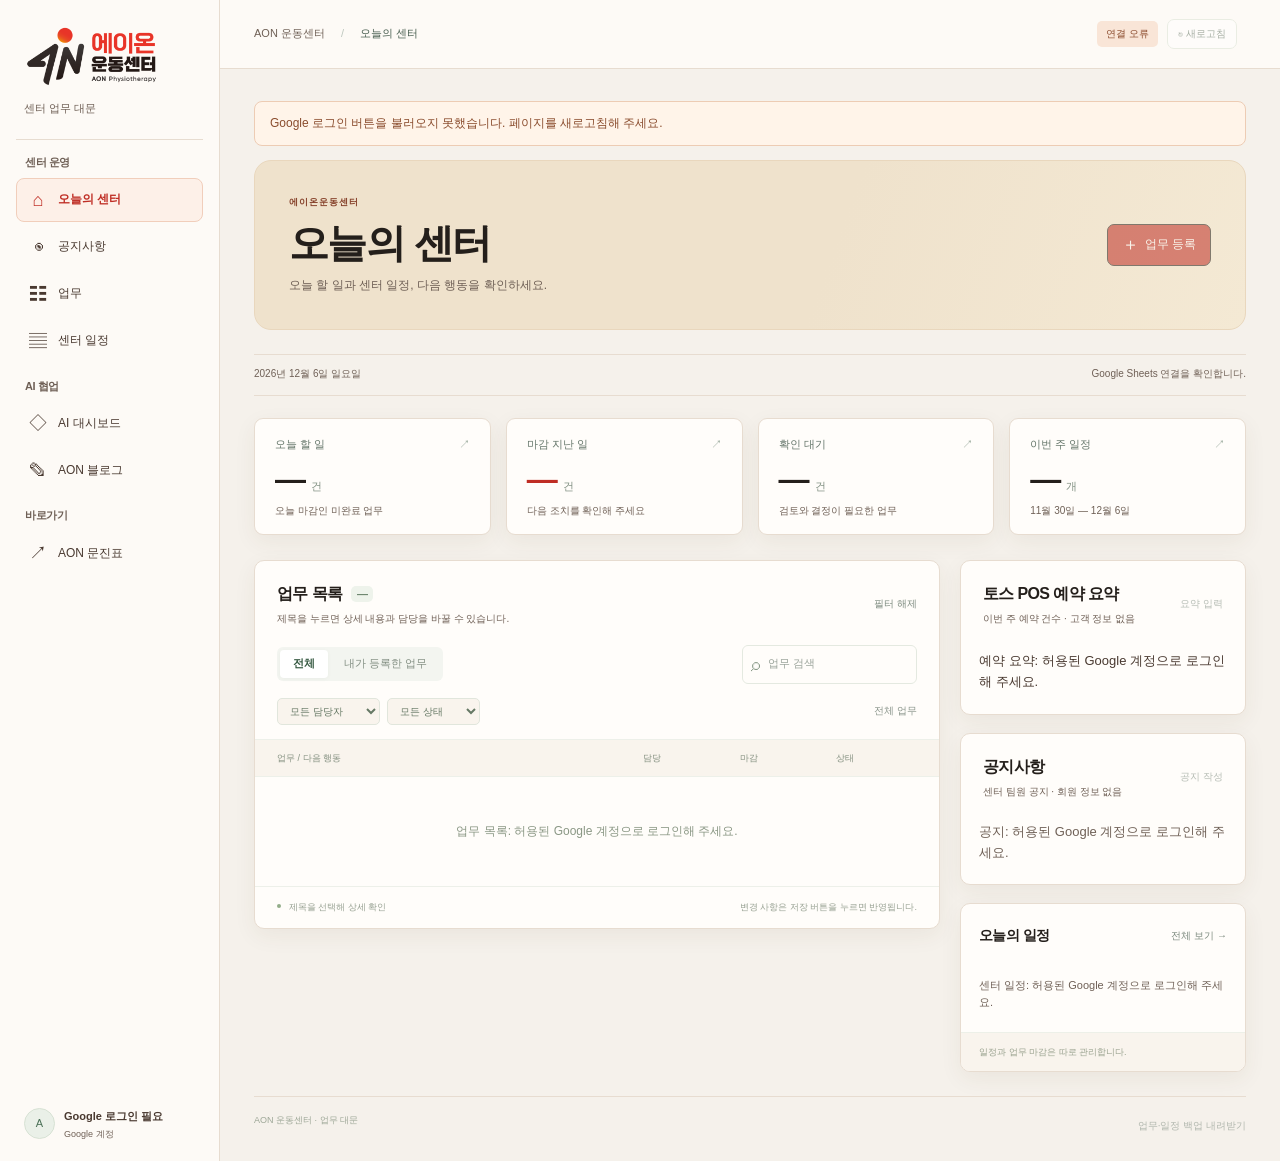
==== commit d04cfa3f: "공지사항을 왼쪽 메뉴의 별도 화면으로: 전체 공지와 내린 공지, 공지 작성 버튼 Co-Authored-By: Claude Opus 5.5 <noreply@anthropic.com>" ====
--- a/index.html
+++ b/index.html
@@ -15,7 +15,7 @@
    <section aria-labelledby="work-nav">
     <h2 id="work-nav">센터 운영</h2>
     <button type="button" class="nav-item active" data-page="overview" aria-current="page"><span aria-hidden="true">⌂</span>오늘의 센터</button>
-    <a class="nav-item" href="#announcements" data-overview-link><span aria-hidden="true">◉</span>공지사항</a><button type="button" class="nav-item" data-page="tasks"><span aria-hidden="true">☷</span>업무</button>
+    <button type="button" class="nav-item" data-page="notice"><span aria-hidden="true">◉</span>공지사항</button><button type="button" class="nav-item" data-page="tasks"><span aria-hidden="true">☷</span>업무</button>
     <button type="button" class="nav-item" data-page="calendar"><span aria-hidden="true">▤</span>센터 일정</button>
    </section>
    <section aria-labelledby="ai-nav">
@@ -62,6 +62,7 @@
      <section class="panel schedule-panel"><div class="panel-title"><h2>오늘의 일정</h2><button class="text-button" id="openCalendar">전체 보기 →</button></div><div id="todayEvents" class="timeline"></div><p class="schedule-foot">일정과 업무 마감은 따로 관리합니다.</p></section>
     </aside>
    </div>
+   <section id="noticePage" class="panel calendar-panel" hidden><div class="panel-title"><div><h2>공지사항</h2><p>센터 팀원 공지 · 회원 정보 없음 · 내린 공지는 회색으로 표시</p></div><button type="button" class="secondary-button" id="addNoticePage" disabled>＋ 공지 작성</button></div><div id="noticePageList" class="notice-list notice-page-list"></div></section>
    <section id="calendarView" class="panel calendar-panel" hidden><div class="panel-title"><div><h2>이번 주 센터 일정</h2><p id="calendarRange"></p></div><button type="button" class="secondary-button" id="addEvent" disabled>＋ 일정 등록</button></div><div class="calendar-grid" id="calendarDays"></div><div class="all-events-section"><h3>전체 일정</h3><p>다른 주의 일정도 여기서 확인하고 수정할 수 있습니다.</p><div id="allEvents" class="all-events"></div></div><div class="calendar-note">일정을 선택하면 담당자와 시간을 수정할 수 있습니다. 모든 날짜와 시간은 한국 시간 기준입니다.</div></section>
    <section class="panel ai-panel" id="ai-dashboard" tabindex="-1" aria-labelledby="ai-heading" hidden>
     <div class="panel-title">
--- a/dashboard.css
+++ b/dashboard.css
@@ -19,3 +19,4 @@
 
 .pos-body{padding:0 18px 16px}.pos-body p{margin:6px 0}.pos-total{font-size:26px;font-weight:800;color:var(--ink);line-height:1.3}.pos-total small{font-size:12px;font-weight:400;color:var(--muted);margin-left:6px}.pos-line{font-size:12px;color:var(--body)}.pos-line b{color:var(--ink);margin-right:6px}.pos-meta{font-size:11px;color:var(--muted)}.pos-warn{font-size:12px;color:var(--rust)}
 .notice-list{padding:0 18px 16px}.notice-list>p{color:var(--muted);margin:4px 0}.notice-item{display:block;width:100%;text-align:left;background:none;padding:10px 0;border-top:1px solid var(--line)}.notice-item:first-child{border-top:0}.notice-item b{display:block;color:var(--ink);font-size:13px}.notice-item span{display:block;font-size:12px;color:var(--body);white-space:pre-line;margin-top:2px}.notice-item small{display:block;font-size:11px;color:var(--muted);margin-top:3px}
+.notice-page-list{padding:0 22px 20px}.notice-page-list .notice-item{padding:14px 0}.notice-item.down b,.notice-item.down span{color:var(--muted)}
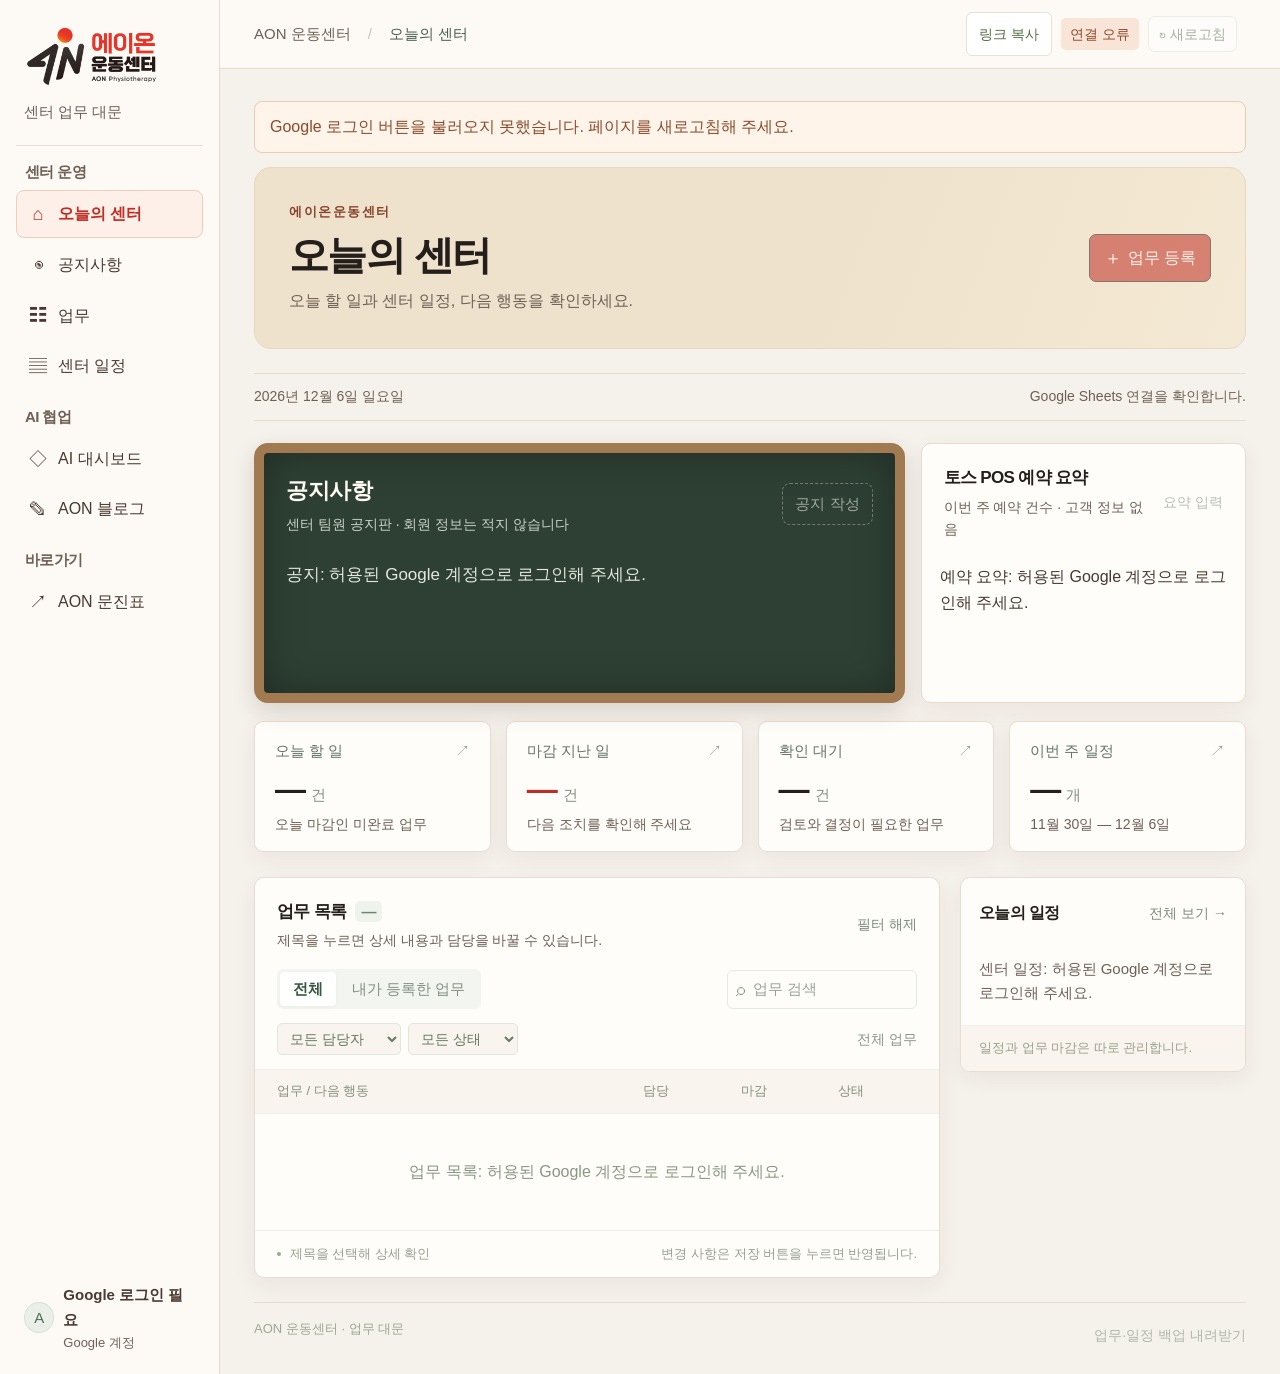
==== commit 1f7e355f: "모바일 보기·글자 16px, 공지 칠판을 첫 화면 맨 위로, 링크 공유 - 글자 크기 전체 상향(본문 16px), 휴대폰에서 메뉴를 위에 고정된 한 줄로 밀어 보기, 한 칸씩 세로" ====
--- a/index.html
+++ b/index.html
@@ -1,8 +1,9 @@
 <!doctype html>
 <html lang="ko">
-<head><meta charset="utf-8"><meta name="viewport" content="width=device-width,initial-scale=1"><title>AON 운동센터 · 업무 대문</title><link rel="icon" href="favicon.svg">
+<head><meta charset="utf-8"><meta name="viewport" content="width=device-width,initial-scale=1"><title>AON 운동센터 · 업무 대문</title><meta name="description" content="에이온운동센터 팀원 공지판과 오늘의 업무·일정·예약 요약. 허용된 팀 Google 계정으로 로그인해 확인합니다."><meta property="og:type" content="website"><meta property="og:site_name" content="AON 운동센터"><meta property="og:title" content="AON 오늘의 센터 · 공지판"><meta property="og:description" content="팀 공지, 오늘 할 일, 이번 주 예약 요약을 한곳에서 확인합니다. 팀 계정 로그인 필요."><meta property="og:image" content="https://kjp9204-oss.github.io/aon-work-board/assets/share-card.png"><meta property="og:image:width" content="1200"><meta property="og:image:height" content="630"><meta property="og:url" content="https://kjp9204-oss.github.io/aon-work-board/"><meta name="twitter:card" content="summary_large_image"><link rel="icon" href="favicon.svg">
 <link rel="stylesheet" href="dashboard.css">
 <link rel="stylesheet" href="board-theme.css">
+<link rel="stylesheet" href="board-mobile.css">
 <script src="board-config.js" defer></script>
 <script src="dashboard.js" defer></script>
 <script src="board-links.js" defer></script></head>
@@ -32,11 +33,21 @@
   <div class="sidebar-bottom"><span class="avatar" aria-hidden="true">A</span><div><b id="accountName">계정 확인 중</b><small>Google 계정</small></div></div>
  </aside>
  <div class="workspace">
-  <header class="topbar"><div class="breadcrumb">AON 운동센터 <span>/</span> <b id="breadcrumbCurrent">오늘의 센터</b></div><div class="topbar-actions"><span class="preview-badge" id="serverStatus" role="status" aria-live="polite">불러오는 중</span><button type="button" id="refreshData" class="refresh-button">↻ 새로고침</button><div id="googleSignIn" aria-label="Google로 로그인"></div><button type="button" class="account-link" id="logout" hidden>로그아웃</button></div></header>
+  <header class="topbar"><div class="breadcrumb">AON 운동센터 <span>/</span> <b id="breadcrumbCurrent">오늘의 센터</b></div><div class="topbar-actions"><button type="button" class="secondary-button share-button" id="sharePage" title="지금 보는 화면의 주소를 복사합니다">링크 복사</button><span class="preview-badge" id="serverStatus" role="status" aria-live="polite">불러오는 중</span><button type="button" id="refreshData" class="refresh-button">↻ 새로고침</button><div id="googleSignIn" aria-label="Google로 로그인"></div><button type="button" class="account-link" id="logout" hidden>로그아웃</button></div></header>
   <main>
    <div id="connectionError" class="connection-error" role="alert" hidden><span id="connectionMessage"></span> <button type="button" id="signInLink" class="text-button" hidden>구글로 다시 로그인</button></div>
    <section class="page-heading board-hero"><div><p class="eyebrow">에이온운동센터</p><h1 id="pageTitle">오늘의 센터</h1><p id="pageDescription">오늘 할 일과 센터 일정, 다음 행동을 확인하세요.</p></div><button id="addTask" class="primary-button" disabled><span aria-hidden="true">＋</span> 업무 등록</button></section>
    <div class="demo-strip"><span id="todayLabel">날짜 확인 중</span><span id="lastUpdated">Google Sheets 연결을 확인합니다.</span></div>
+   <div id="boardRow" class="board-row">
+     <section class="panel chalkboard" id="announcements" tabindex="-1">
+      <div class="panel-title"><div><h2>공지사항</h2><p>센터 팀원 공지판 · 회원 정보는 적지 않습니다</p></div><button type="button" class="text-button" id="addNotice" disabled>공지 작성</button></div>
+      <div id="noticeList" class="notice-list"><p>Google 로그인 후 공지가 표시됩니다.</p></div>
+     </section>
+     <section class="panel center-extra" id="posSummary">
+      <div class="panel-title"><div><h2>토스 POS 예약 요약</h2><p>이번 주 예약 건수 · 고객 정보 없음</p></div><button type="button" class="text-button" id="addPos" disabled>요약 입력</button></div>
+      <div id="posBody" class="pos-body"><p>Google 로그인 후 예약 요약이 표시됩니다.</p></div>
+     </section>
+   </div>
    <section class="metrics" aria-label="업무 요약">
     <button class="metric" data-filter="today"><span>오늘 할 일 <i>↗</i></span><div><b id="todayCount">—</b><small>건</small></div><p>오늘 마감인 미완료 업무</p></button>
     <button class="metric" data-filter="overdue"><span>마감 지난 일 <i>↗</i></span><div><b id="overdueCount" class="rust">—</b><small>건</small></div><p>다음 조치를 확인해 주세요</p></button>
@@ -51,14 +62,6 @@
      <div class="table-footer"><span><span class="legend-dot"></span> 제목을 선택해 상세 확인</span><span>변경 사항은 저장 버튼을 누르면 반영됩니다.</span></div>
     </section>
     <aside class="right-column" id="rightColumn">
-     <section class="panel center-extra" id="posSummary">
-      <div class="panel-title"><div><h2>토스 POS 예약 요약</h2><p>이번 주 예약 건수 · 고객 정보 없음</p></div><button type="button" class="text-button" id="addPos" disabled>요약 입력</button></div>
-      <div id="posBody" class="pos-body"><p>Google 로그인 후 예약 요약이 표시됩니다.</p></div>
-     </section>
-     <section class="panel center-extra" id="announcements" tabindex="-1">
-      <div class="panel-title"><div><h2>공지사항</h2><p>센터 팀원 공지 · 회원 정보 없음</p></div><button type="button" class="text-button" id="addNotice" disabled>공지 작성</button></div>
-      <div id="noticeList" class="notice-list"><p>Google 로그인 후 공지가 표시됩니다.</p></div>
-     </section>
      <section class="panel schedule-panel"><div class="panel-title"><h2>오늘의 일정</h2><button class="text-button" id="openCalendar">전체 보기 →</button></div><div id="todayEvents" class="timeline"></div><p class="schedule-foot">일정과 업무 마감은 따로 관리합니다.</p></section>
     </aside>
    </div>
@@ -86,8 +89,8 @@
  </div>
 </div>
 <datalist id="ownerSuggestions"></datalist>
-<dialog id="taskDialog" aria-labelledby="dialogTitle"><form id="taskForm"><div class="dialog-header"><div><p class="eyebrow" id="taskIdLabel">새 업무</p><h2 id="dialogTitle">업무 등록</h2></div><button class="icon-button" type="button" id="closeDialog" aria-label="창 닫기">×</button></div><p class="dialog-note">센터 운영 업무만 기록해 주세요. 회원의 개인정보와 건강정보는 입력하지 마세요.</p><label for="taskTitle">업무 제목<input id="taskTitle" name="title" maxlength="100" required placeholder="예: 직원 교육 자료 준비"></label><div class="form-grid"><label for="taskOwner">담당자<input id="taskOwner" name="owner" list="ownerSuggestions" maxlength="40" required placeholder="담당자 이름 또는 역할"></label><label for="taskStatus">상태<select id="taskStatus" name="status"><option>접수</option><option>진행 중</option><option>확인 대기</option><option>보류</option><option>완료</option></select></label></div><div class="form-grid"><label for="taskCategory">분야<select id="taskCategory" name="category"><option>운영·시설</option><option>직원·교육</option><option>회의·행사</option><option>블로그·홍보</option></select></label><label for="taskDue">마감일<input type="date" id="taskDue" name="due"></label></div><label for="taskNext">다음 행동<textarea id="taskNext" name="next" rows="3" maxlength="300" placeholder="다음에 무엇을 하면 되는지 적어 주세요."></textarea></label><div class="result-link" id="taskResult" hidden><span>연결된 예시 글</span><a href="blog.html">블로그 예시 열기 ↗</a></div><p id="formError" class="form-error" role="alert"></p><div id="taskAuthRecovery" class="auth-recovery" hidden><p>작성한 내용은 이 창에 그대로 있습니다. 아래 버튼으로 구글에 로그인한 뒤 계속 작성하세요.</p><button type="button" id="taskResumeSession" class="secondary-button">로그인 확인 후 계속 작성</button></div><button type="button" id="reloadTask" class="text-button conflict-reload" hidden>입력을 버리고 최신 내용 다시 불러오기</button><div class="dialog-actions"><button type="button" class="secondary-button" id="cancelDialog">취소</button><button type="submit" id="saveTask" class="primary-button">시트에 저장</button></div></form></dialog>
-<dialog id="noticeDialog" aria-labelledby="noticeDialogTitle"><form id="noticeForm"><div class="dialog-header"><div><p class="eyebrow">공지사항</p><h2 id="noticeDialogTitle">공지 작성</h2></div><button class="icon-button" type="button" id="closeNoticeDialog" aria-label="공지 창 닫기">×</button></div><p class="dialog-note">센터 운영 공지만 적습니다. 회원 이름·연락처·건강 정보는 넣지 않습니다. 지우는 대신 상태를 ‘내림’으로 바꾸면 목록에서 빠집니다.</p><label for="noticeTitle">제목<input id="noticeTitle" maxlength="100" required placeholder="예: 다음 주 월요일 운영 회의"></label><label for="noticeBody">내용<textarea id="noticeBody" maxlength="1000" rows="5" placeholder="공지 내용"></textarea></label><div class="form-grid"><label for="noticeOwner">작성자<input id="noticeOwner" list="ownerSuggestions" maxlength="40" required></label><label for="noticeDate">날짜<input id="noticeDate" type="date" required></label></div><label for="noticeStatus">상태<select id="noticeStatus"><option>게시</option><option>내림</option></select></label><p id="noticeFormError" class="form-error" role="alert"></p><div class="dialog-actions"><button type="button" class="secondary-button" id="cancelNoticeDialog">취소</button><button type="submit" id="saveNotice" class="primary-button">시트에 저장</button></div></form></dialog>
+<dialog id="taskDialog" aria-labelledby="dialogTitle"><form id="taskForm"><div class="dialog-header"><div><p class="eyebrow" id="taskIdLabel">새 업무</p><h2 id="dialogTitle">업무 등록</h2></div><button class="icon-button" type="button" id="closeDialog" aria-label="창 닫기">×</button></div><p class="dialog-note">센터 운영 업무만 기록해 주세요. 회원의 개인정보와 건강정보는 입력하지 마세요.</p><label for="taskTitle">업무 제목<input id="taskTitle" name="title" maxlength="100" required placeholder="예: 직원 교육 자료 준비"></label><div class="form-grid"><label for="taskOwner">담당자<input id="taskOwner" name="owner" list="ownerSuggestions" maxlength="40" required placeholder="담당자 이름 또는 역할"></label><label for="taskStatus">상태<select id="taskStatus" name="status"><option>접수</option><option>진행 중</option><option>확인 대기</option><option>보류</option><option>완료</option></select></label></div><div class="form-grid"><label for="taskCategory">분야<select id="taskCategory" name="category"><option>운영·시설</option><option>직원·교육</option><option>회의·행사</option><option>블로그·홍보</option></select></label><label for="taskDue">마감일<input type="date" id="taskDue" name="due"></label></div><label for="taskNext">다음 행동<textarea id="taskNext" name="next" rows="3" maxlength="300" placeholder="다음에 무엇을 하면 되는지 적어 주세요."></textarea></label><div class="result-link" id="taskResult" hidden><span>연결된 예시 글</span><a href="blog.html">블로그 예시 열기 ↗</a></div><p id="formError" class="form-error" role="alert"></p><div id="taskAuthRecovery" class="auth-recovery" hidden><p>작성한 내용은 이 창에 그대로 있습니다. 아래 버튼으로 구글에 로그인한 뒤 계속 작성하세요.</p><button type="button" id="taskResumeSession" class="secondary-button">로그인 확인 후 계속 작성</button></div><button type="button" id="reloadTask" class="text-button conflict-reload" hidden>입력을 버리고 최신 내용 다시 불러오기</button><div class="dialog-actions"><button type="button" class="secondary-button share-button" id="shareTask">링크 복사</button><button type="button" class="secondary-button" id="cancelDialog">취소</button><button type="submit" id="saveTask" class="primary-button">시트에 저장</button></div></form></dialog>
+<dialog id="noticeDialog" aria-labelledby="noticeDialogTitle"><form id="noticeForm"><div class="dialog-header"><div><p class="eyebrow">공지사항</p><h2 id="noticeDialogTitle">공지 작성</h2></div><button class="icon-button" type="button" id="closeNoticeDialog" aria-label="공지 창 닫기">×</button></div><p class="dialog-note">센터 운영 공지만 적습니다. 회원 이름·연락처·건강 정보는 넣지 않습니다. 지우는 대신 상태를 ‘내림’으로 바꾸면 목록에서 빠집니다.</p><label for="noticeTitle">제목<input id="noticeTitle" maxlength="100" required placeholder="예: 다음 주 월요일 운영 회의"></label><label for="noticeBody">내용<textarea id="noticeBody" maxlength="1000" rows="5" placeholder="공지 내용"></textarea></label><div class="form-grid"><label for="noticeOwner">작성자<input id="noticeOwner" list="ownerSuggestions" maxlength="40" required></label><label for="noticeDate">날짜<input id="noticeDate" type="date" required></label></div><label for="noticeStatus">상태<select id="noticeStatus"><option>게시</option><option>내림</option></select></label><p id="noticeFormError" class="form-error" role="alert"></p><div class="dialog-actions"><button type="button" class="secondary-button share-button" id="shareNotice">링크 복사</button><button type="button" class="secondary-button" id="cancelNoticeDialog">취소</button><button type="submit" id="saveNotice" class="primary-button">시트에 저장</button></div></form></dialog>
 <dialog id="posDialog" aria-labelledby="posDialogTitle"><form id="posForm"><div class="dialog-header"><div><p class="eyebrow">토스 POS</p><h2 id="posDialogTitle">이번 주 예약 요약</h2></div><button class="icon-button" type="button" id="closePosDialog" aria-label="예약 요약 창 닫기">×</button></div><p class="dialog-note">건수만 적습니다. 고객 이름·연락처·메모·세션 내역·화면 캡처는 넣지 않습니다. 토스 POS 예약·결제 설정은 바꾸지 않습니다.</p><div class="form-grid"><label for="posWeekStart">주 시작일(월)<input id="posWeekStart" type="date" required></label><label for="posTotal">예약 건수<input id="posTotal" maxlength="20" required inputmode="numeric" placeholder="예: 23"></label></div><label for="posPeriod">기간<input id="posPeriod" maxlength="40" required placeholder="예: 11월 16일 ~ 11월 22일"></label><label for="posByDay">요일별 건수<textarea id="posByDay" maxlength="200" rows="2" placeholder="예: 월 4 · 화 5 · 수 3 · 목 6 · 금 5 · 토 0 · 일 0"></textarea></label><label for="posByTime">시간대별 건수<textarea id="posByTime" maxlength="200" rows="2" placeholder="예: 오전 7 · 오후 12 · 저녁 4"></textarea></label><label for="posNote">메모(휴무 등)<textarea id="posNote" maxlength="200" rows="2" placeholder="예: 토·일 휴무"></textarea></label><label for="posCheckedAt">토스 POS 확인 시각<input id="posCheckedAt" maxlength="40" required placeholder="예: 2026-11-20 16:10"></label><p id="posFormError" class="form-error" role="alert"></p><div class="dialog-actions"><button type="button" class="secondary-button" id="cancelPosDialog">취소</button><button type="submit" id="savePos" class="primary-button">시트에 저장</button></div></form></dialog>
 <dialog id="eventDialog" aria-labelledby="eventDialogTitle"><form id="eventForm"><div class="dialog-header"><div><p class="eyebrow">센터 일정</p><h2 id="eventDialogTitle">일정 등록</h2></div><button class="icon-button" type="button" id="closeEventDialog" aria-label="일정 창 닫기">×</button></div><p class="dialog-note">회의·교육·센터 운영 일정을 기록하세요. 한국 시간 기준입니다.</p><label for="eventTitle">일정 제목<input id="eventTitle" maxlength="100" required placeholder="예: 주간 운영 회의"></label><label for="eventOwner">담당자<input id="eventOwner" list="ownerSuggestions" maxlength="40" required placeholder="담당자 이름 또는 역할"></label><div class="form-grid"><label for="eventDate">날짜<input id="eventDate" type="date" required></label><label for="eventTime">시간<input id="eventTime" type="time" required></label></div><p id="eventFormError" class="form-error" role="alert"></p><div id="eventAuthRecovery" class="auth-recovery" hidden><p>작성한 내용은 이 창에 그대로 있습니다. 아래 버튼으로 구글에 로그인한 뒤 계속 작성하세요.</p><button type="button" id="eventResumeSession" class="secondary-button">로그인 확인 후 계속 작성</button></div><button type="button" id="reloadEvent" class="text-button conflict-reload" hidden>입력을 버리고 최신 내용 다시 불러오기</button><div class="dialog-actions"><button type="button" class="secondary-button" id="cancelEventDialog">취소</button><button type="submit" id="saveEvent" class="primary-button">시트에 저장</button></div></form></dialog>
 <div id="toast" class="toast" role="status" aria-live="polite" hidden></div>
--- a/dashboard.css
+++ b/dashboard.css
@@ -1,22 +1,22 @@
-:root{--paper:#f5f6f3;--white:#fff;--ink:#183b32;--body:#31473f;--muted:#728078;--line:#e1e6df;--green:#326a55;--pale:#eaf0e8;--rust:#b06845;--shadow:0 6px 20px #203c2d04}*{box-sizing:border-box}body{margin:0;background:var(--paper);color:var(--body);font:13px/1.6 "Malgun Gothic","Apple SD Gothic Neo","Segoe UI",sans-serif}button,input,select,textarea{font:inherit}button,a,select{touch-action:manipulation}button{cursor:pointer}a{color:inherit;text-decoration:none}button{border:0}button:focus-visible,a:focus-visible,input:focus-visible,select:focus-visible,textarea:focus-visible{outline:3px solid #90b7a6;outline-offset:3px}[hidden]{display:none!important}h1,h2,h3,p{margin:0}h1,h2,h3{color:var(--ink);letter-spacing:-.04em}button{color:inherit}button:disabled{cursor:not-allowed}.app-shell{display:grid;grid-template-columns:204px minmax(0,1fr);min-height:100vh}.sidebar{padding:35px 19px 20px;background:#fff;border-right:1px solid var(--line);display:flex;flex-direction:column;min-height:100vh}.brand{display:flex;gap:11px;align-items:center;padding:0 8px}.brand-mark{display:grid;place-items:center;background:var(--ink);color:white;width:39px;height:43px;border-radius:10px;font:600 28px Georgia,serif}.brand b{display:block;font-size:23px;line-height:1.2;letter-spacing:.06em;color:var(--ink)}.brand small{font-size:8px;letter-spacing:.18em;color:var(--muted);font-weight:700}.brand-description{font-size:11px;color:var(--muted);padding:17px 8px 28px;border-bottom:1px solid var(--line)}.nav-caption{font-size:10px;color:#8b978f;margin:27px 12px 10px;letter-spacing:.08em}.sidebar nav{display:grid;gap:6px}.nav-item{display:flex;gap:10px;align-items:center;width:100%;text-align:left;background:transparent;padding:12px 11px;border-radius:8px;font-size:12px;color:#65786c;white-space:nowrap}.nav-item>span{font-size:18px;width:20px;text-align:center;line-height:1}.nav-item i{font-style:normal;margin-left:auto}.nav-item:hover{background:#f1f5ee}.nav-item.active{background:#e8eee4;color:#254c3c;font-weight:700}.sidebar-note{margin:46px 0 24px;padding:17px 12px;border-top:1px solid var(--line);border-bottom:1px solid var(--line)}.note-dot{display:inline-block;width:5px;height:5px;border-radius:50%;background:#82a88a;margin-right:7px;vertical-align:middle}.sidebar-note b{font-size:11px}.sidebar-note p{color:var(--muted);font-size:11px;margin-top:9px;line-height:1.9}.sidebar-bottom{display:flex;gap:9px;align-items:center;margin-top:auto;padding:16px 8px 0}.avatar{display:grid;place-items:center;background:#eaf0e8;border:1px solid #d7e2d4;color:#4a7056;width:31px;height:31px;border-radius:50%;font-size:11px}.sidebar-bottom b{font-size:11px}.sidebar-bottom small{display:block;font-size:9px;color:var(--muted)}.workspace{min-width:0}.topbar{height:69px;border-bottom:1px solid var(--line);background:#ffffffa8;display:flex;justify-content:space-between;align-items:center;padding:0 34px;gap:12px}.breadcrumb{font-size:11px;color:var(--muted)}.breadcrumb span{padding:0 13px;color:#bdc7be}.breadcrumb b{font-weight:500;color:#485e50}.preview-badge{font-size:10px;padding:5px 9px;background:#edf2e9;color:#57734f;border-radius:5px;white-space:nowrap}main{padding:32px 34px 22px;max-width:1650px;margin:auto}.page-heading{display:flex;align-items:center;justify-content:space-between;gap:20px;margin-bottom:24px}.eyebrow{font-size:9px;letter-spacing:.12em;color:#7b927e;font-weight:700}.page-heading h1{font-size:28px;line-height:1.4;margin-top:5px;font-weight:650}.page-heading p:last-child{font-size:12px;color:var(--muted);margin-top:5px}.primary-button{display:inline-flex;align-items:center;justify-content:center;gap:6px;background:var(--ink);color:white;border:1px solid var(--ink);padding:10px 14px;border-radius:7px;font-size:12px;white-space:nowrap}.primary-button:hover{background:#2c5648}.primary-button>span{font-size:17px;line-height:1}.demo-strip{padding:11px 0 13px;border-top:1px solid var(--line);border-bottom:1px solid var(--line);display:flex;justify-content:space-between;gap:10px;font-size:10px;color:#7a877d;margin-bottom:22px}.demo-strip b{color:#536c59;font-weight:600;margin-left:8px}.demo-strip button{color:#536c59;text-decoration:underline;text-underline-offset:3px;margin-left:11px;padding:0;background:none;font-size:10px}.metrics{display:grid;grid-template-columns:repeat(4,minmax(0,1fr));gap:15px;margin-bottom:25px}.metric{text-align:left;padding:17px 20px 15px;border:1px solid var(--line);border-radius:9px;background:#fff;box-shadow:var(--shadow);transition:border-color .15s,transform .15s}.metric:hover{border-color:#a7bfa9;transform:translateY(-2px)}.metric>span{font-size:11px;color:#647569;display:flex;justify-content:space-between}.metric i{font-style:normal;color:#95a698}.metric>div{display:flex;align-items:baseline;gap:5px;margin-top:5px}.metric b{font-family:"Segoe UI",sans-serif;font-size:31px;line-height:1.45;color:var(--ink);font-weight:600}.metric b.rust{color:var(--rust)}.metric small{font-size:11px;color:#819082}.metric p{font-size:10px;color:#89938c}.content-grid{display:grid;grid-template-columns:minmax(0,1fr) 286px;gap:20px;align-items:start}.panel{background:#fff;border:1px solid var(--line);border-radius:10px;box-shadow:var(--shadow);min-width:0;overflow:hidden}.panel-title{padding:20px 22px 18px;display:flex;gap:12px;align-items:center;justify-content:space-between}.panel-title h2{font-size:16px;font-weight:650;letter-spacing:-.04em}.panel-title p{font-size:10px;color:#8a958e;margin-top:4px}.count-label{font-size:11px;color:#6b856e;background:#eef3eb;border-radius:5px;padding:2px 6px;margin-left:5px;font-weight:600;vertical-align:middle}.text-button{color:#7c8a7e;font-size:10px;background:none;white-space:nowrap;padding:5px 0}.text-button:hover{color:var(--ink)}.task-toolbar{display:flex;justify-content:space-between;gap:16px;align-items:center;padding:0 22px 14px}.segment{display:flex;gap:3px;background:#f3f5f0;padding:3px;border-radius:6px}.segment button{font-size:11px;background:transparent;padding:5px 13px;color:#849084;border-radius:4px;white-space:nowrap}.segment .selected{background:#fff;color:#345840;box-shadow:0 1px 4px #1e422a0b;font-weight:600}.search-wrap{display:flex;align-items:center;gap:6px;border:1px solid #e4e9e0;border-radius:6px;padding:4px 8px;max-width:190px;min-width:0}.search-wrap span{font-size:18px;color:#8a9b89}.search-wrap input{width:100%;min-width:0;border:0;outline:0;font-size:11px;color:var(--body);background:none}.search-wrap input::placeholder{color:#9aa39a}.filter-row{display:flex;gap:7px;align-items:center;padding:0 22px 14px}.filter-row select{font-size:10px;border:1px solid #e1e6dc;background:#fff;border-radius:5px;padding:6px 20px 6px 8px;color:#667965;max-width:135px}.filter-description{margin-left:auto;font-size:10px;color:#8a958b}.table-wrap{width:100%;overflow-x:auto}table{width:100%;border-collapse:collapse;font-size:11px;text-align:left}thead{background:#f8faf6;color:#849080;font-size:9px}th{padding:11px 12px;border-top:1px solid #edf0e9;border-bottom:1px solid #edf0e9;font-weight:500;white-space:nowrap}th:first-child{padding-left:22px;width:55%}th:last-child{padding-right:20px}td{padding:15px 12px;border-bottom:1px solid #edf0e9;vertical-align:middle}td:first-child{padding-left:22px}td:last-child{padding-right:18px;white-space:nowrap}tbody tr:last-child td{border-bottom:0}tbody tr:hover{background:#fafcf8}.task-title{display:block;background:none;text-align:left;padding:0;color:#314e3b;font-weight:650;font-size:11px;line-height:1.6;letter-spacing:-.02em}.task-title:hover{text-decoration:underline;text-underline-offset:3px}.task-meta{display:flex;align-items:center;gap:6px;font-size:9px;color:#8d9a8d;margin-bottom:4px}.category-label{font-size:8px;letter-spacing:0;color:#758b78}.task-next{font-size:9px;color:#8b978a;line-height:1.6;margin-top:4px}.owner-cell{white-space:nowrap;color:#73826f;font-size:10px}.date-cell{font-family:"Segoe UI","Malgun Gothic",sans-serif;white-space:nowrap;font-size:10px;color:#73816e}.date-cell.overdue{color:#b27652}.pill{display:inline-flex;align-items:center;gap:4px;font-size:9px;line-height:1.5;padding:4px 7px;border-radius:5px;white-space:nowrap;background:#f0f3ee;color:#7a8a73}.pill.progress{color:#4e7d6a;background:#e9f3ec}.pill.waiting{color:#967545;background:#f7f1e4}.pill.done{color:#77916f;background:#f0f4ed}.pill.hold{color:#8c8891;background:#f2f0f4}.table-footer{display:flex;justify-content:space-between;gap:8px;align-items:center;border-top:1px solid #edf0e9;padding:13px 22px;font-size:9px;color:#96a091}.legend-dot{display:inline-block;width:4px;height:4px;border-radius:50%;background:#93ad89;margin:0 5px 2px 0}.right-column{display:grid;gap:18px}.schedule-panel .panel-title{padding:19px 18px 12px}.schedule-panel .panel-title h2{font-size:14px}.timeline{padding:4px 18px 0}.event{display:grid;grid-template-columns:39px 1fr;gap:13px;position:relative;padding-bottom:19px;font-size:11px}.event::before{content:"";position:absolute;left:45px;top:11px;bottom:-1px;width:1px;background:#e2e8dc}.event:last-child::before{display:none}.event::after{content:"";position:absolute;left:42px;top:7px;background:#94ac90;width:7px;height:7px;border-radius:50%;border:2px solid white;box-shadow:0 0 0 1px #b4c5ae}.event time{font:10px/1.9 "Segoe UI",sans-serif;color:#75876b}.event b{font-weight:600;color:#4c6346;font-size:10px}.event small{display:block;color:#9aa391;font-size:9px;margin-top:4px}.schedule-foot{font-size:9px;padding:12px 18px;color:#98a18e;border-top:1px solid #edf0e8;background:#fafbf8}.blog-panel .panel-title{padding:18px 18px 13px}.blog-panel .panel-title h2{font-size:14px}.blog-cover{display:block;margin:0 18px;height:139px;overflow:hidden;border-radius:6px;background:#dce7dc}.blog-cover img{display:block;width:100%;height:100%;object-fit:cover}.blog-body{padding:16px 18px 18px}.blog-body>.eyebrow{font-size:8px;letter-spacing:.06em}.blog-body h3{font-size:20px;line-height:1.55;margin-top:6px;letter-spacing:-.04em;font-weight:650}.blog-body p{font-size:10px;color:#8c9886;line-height:1.8;margin-top:7px}.mini-progress{display:flex;align-items:center;justify-content:space-between;font-size:8px;color:#8da085;margin:17px 0}.mini-progress i{display:block;height:1px;background:#dce7d7;width:13px}.mini-progress b{font-weight:600;color:#98794d}.secondary-button{display:flex;align-items:center;justify-content:space-between;gap:10px;padding:10px 12px;border:1px solid #dce6d7;border-radius:6px;background:#fff;color:#537048;font-size:10px}.secondary-button:hover{background:#f3f7ef}.page-footer{font-size:9px;color:#9da797;display:flex;justify-content:space-between;gap:12px;margin-top:24px;padding-top:16px;border-top:1px solid var(--line)}.empty-state{padding:45px 20px;text-align:center;color:#8a9784;font-size:12px}.calendar-panel{margin-bottom:20px}.calendar-grid{display:grid;grid-template-columns:repeat(7,minmax(0,1fr));padding:0 20px 20px}.calendar-day{min-height:260px;border:1px solid #e5eadf;border-right:0;padding:10px 9px;background:#fcfdfb}.calendar-day:last-child{border-right:1px solid #e5eadf}.calendar-day.today{background:#eef5e9}.calendar-day>span{font-size:10px;color:#8c9a81;display:block}.calendar-day>strong{font-family:"Segoe UI",sans-serif;font-weight:500;font-size:21px;color:#537447}.calendar-event{margin-top:12px;background:#fff;padding:9px 8px;border-radius:5px;border-left:2px solid #87aa78;box-shadow:0 2px 6px #173b2705}.calendar-event time{font-size:9px;color:#819074}.calendar-event b{display:block;font-size:10px;line-height:1.65;margin-top:3px;color:#567249}.calendar-event small{font-size:9px;color:#95a08c}.calendar-note{font-size:10px;color:#8b9780;padding:13px 20px;background:#f8faf5;border-top:1px solid var(--line)}dialog{border:1px solid #dce5d5;border-radius:14px;padding:0;width:min(530px,calc(100% - 28px));box-shadow:0 20px 80px #1a30282b;color:var(--body)}dialog::backdrop{background:#183b3255;backdrop-filter:blur(3px)}dialog form{padding:26px}dialog h2{font-size:21px}.dialog-header{display:flex;align-items:center;justify-content:space-between}.icon-button{font-size:25px;background:#f3f6ef;border-radius:50%;width:32px;height:32px;line-height:1}.dialog-note{font-size:10px;color:#89977f;background:#f5f7f0;padding:10px 12px;border-radius:5px;margin:15px 0 20px}dialog label{display:grid;gap:7px;font-size:11px;color:#5d7550;margin-top:14px}dialog input,dialog select,dialog textarea{width:100%;border:1px solid #dce5d4;border-radius:6px;padding:9px 10px;background:#fff;color:#3c5631;font-size:12px}dialog textarea{resize:vertical}.form-grid{display:grid;grid-template-columns:1fr 1fr;gap:14px}.dialog-actions{display:flex;justify-content:flex-end;gap:9px;margin-top:20px;padding-top:18px;border-top:1px solid #e7ecdf}.dialog-actions .secondary-button{padding:9px 18px}.form-error{font-size:11px;color:#a66448;margin-top:10px}.result-link{padding:12px;background:#f3f7ee;border-radius:6px;font-size:11px;margin-top:15px;display:flex;justify-content:space-between;gap:10px}.result-link span{color:#8b997b}.result-link a{color:#466c34;text-decoration:underline}.toast{position:fixed;bottom:24px;left:50%;transform:translateX(-50%);padding:12px 20px;background:#234936;color:white;border-radius:8px;font-size:12px;box-shadow:0 4px 20px #183b3222;max-width:90%;z-index:10}.sr-only{position:absolute;width:1px;height:1px;padding:0;margin:-1px;overflow:hidden;clip:rect(0,0,0,0);white-space:nowrap;border:0}.content-grid.tasks-only{grid-template-columns:1fr}.content-grid.tasks-only .right-column{display:none}
+:root{--paper:#f5f6f3;--white:#fff;--ink:#183b32;--body:#31473f;--muted:#728078;--line:#e1e6df;--green:#326a55;--pale:#eaf0e8;--rust:#b06845;--shadow:0 6px 20px #203c2d04}*{box-sizing:border-box}body{margin:0;background:var(--paper);color:var(--body);font:16px/1.6 "Malgun Gothic","Apple SD Gothic Neo","Segoe UI",sans-serif}button,input,select,textarea{font:inherit}button,a,select{touch-action:manipulation}button{cursor:pointer}a{color:inherit;text-decoration:none}button{border:0}button:focus-visible,a:focus-visible,input:focus-visible,select:focus-visible,textarea:focus-visible{outline:3px solid #90b7a6;outline-offset:3px}[hidden]{display:none!important}h1,h2,h3,p{margin:0}h1,h2,h3{color:var(--ink);letter-spacing:-.04em}button{color:inherit}button:disabled{cursor:not-allowed}.app-shell{display:grid;grid-template-columns:204px minmax(0,1fr);min-height:100vh}.sidebar{padding:35px 19px 20px;background:#fff;border-right:1px solid var(--line);display:flex;flex-direction:column;min-height:100vh}.brand{display:flex;gap:11px;align-items:center;padding:0 8px}.brand-mark{display:grid;place-items:center;background:var(--ink);color:white;width:39px;height:43px;border-radius:10px;font:600 28px Georgia,serif}.brand b{display:block;font-size:23px;line-height:1.2;letter-spacing:.06em;color:var(--ink)}.brand small{font-size:13px;letter-spacing:.18em;color:var(--muted);font-weight:700}.brand-description{font-size:15px;color:var(--muted);padding:17px 8px 28px;border-bottom:1px solid var(--line)}.nav-caption{font-size:14px;color:#8b978f;margin:27px 12px 10px;letter-spacing:.08em}.sidebar nav{display:grid;gap:6px}.nav-item{display:flex;gap:10px;align-items:center;width:100%;text-align:left;background:transparent;padding:12px 11px;border-radius:8px;font-size:16px;color:#65786c;white-space:nowrap}.nav-item>span{font-size:18px;width:20px;text-align:center;line-height:1}.nav-item i{font-style:normal;margin-left:auto}.nav-item:hover{background:#f1f5ee}.nav-item.active{background:#e8eee4;color:#254c3c;font-weight:700}.sidebar-note{margin:46px 0 24px;padding:17px 12px;border-top:1px solid var(--line);border-bottom:1px solid var(--line)}.note-dot{display:inline-block;width:5px;height:5px;border-radius:50%;background:#82a88a;margin-right:7px;vertical-align:middle}.sidebar-note b{font-size:15px}.sidebar-note p{color:var(--muted);font-size:15px;margin-top:9px;line-height:1.9}.sidebar-bottom{display:flex;gap:9px;align-items:center;margin-top:auto;padding:16px 8px 0}.avatar{display:grid;place-items:center;background:#eaf0e8;border:1px solid #d7e2d4;color:#4a7056;width:31px;height:31px;border-radius:50%;font-size:15px}.sidebar-bottom b{font-size:15px}.sidebar-bottom small{display:block;font-size:13px;color:var(--muted)}.workspace{min-width:0}.topbar{height:69px;border-bottom:1px solid var(--line);background:#ffffffa8;display:flex;justify-content:space-between;align-items:center;padding:0 34px;gap:12px}.breadcrumb{font-size:15px;color:var(--muted)}.breadcrumb span{padding:0 13px;color:#bdc7be}.breadcrumb b{font-weight:500;color:#485e50}.preview-badge{font-size:14px;padding:5px 9px;background:#edf2e9;color:#57734f;border-radius:5px;white-space:nowrap}main{padding:32px 34px 22px;max-width:1650px;margin:auto}.page-heading{display:flex;align-items:center;justify-content:space-between;gap:20px;margin-bottom:24px}.eyebrow{font-size:13px;letter-spacing:.12em;color:#7b927e;font-weight:700}.page-heading h1{font-size:28px;line-height:1.4;margin-top:5px;font-weight:650}.page-heading p:last-child{font-size:16px;color:var(--muted);margin-top:5px}.primary-button{display:inline-flex;align-items:center;justify-content:center;gap:6px;background:var(--ink);color:white;border:1px solid var(--ink);padding:10px 14px;border-radius:7px;font-size:16px;white-space:nowrap}.primary-button:hover{background:#2c5648}.primary-button>span{font-size:18px;line-height:1}.demo-strip{padding:11px 0 13px;border-top:1px solid var(--line);border-bottom:1px solid var(--line);display:flex;justify-content:space-between;gap:10px;font-size:14px;color:#7a877d;margin-bottom:22px}.demo-strip b{color:#536c59;font-weight:600;margin-left:8px}.demo-strip button{color:#536c59;text-decoration:underline;text-underline-offset:3px;margin-left:11px;padding:0;background:none;font-size:14px}.metrics{display:grid;grid-template-columns:repeat(4,minmax(0,1fr));gap:15px;margin-bottom:25px}.metric{text-align:left;padding:17px 20px 15px;border:1px solid var(--line);border-radius:9px;background:#fff;box-shadow:var(--shadow);transition:border-color .15s,transform .15s}.metric:hover{border-color:#a7bfa9;transform:translateY(-2px)}.metric>span{font-size:15px;color:#647569;display:flex;justify-content:space-between}.metric i{font-style:normal;color:#95a698}.metric>div{display:flex;align-items:baseline;gap:5px;margin-top:5px}.metric b{font-family:"Segoe UI",sans-serif;font-size:31px;line-height:1.45;color:var(--ink);font-weight:600}.metric b.rust{color:var(--rust)}.metric small{font-size:15px;color:#819082}.metric p{font-size:14px;color:#89938c}.content-grid{display:grid;grid-template-columns:minmax(0,1fr) 286px;gap:20px;align-items:start}.panel{background:#fff;border:1px solid var(--line);border-radius:10px;box-shadow:var(--shadow);min-width:0;overflow:hidden}.panel-title{padding:20px 22px 18px;display:flex;gap:12px;align-items:center;justify-content:space-between}.panel-title h2{font-size:17px;font-weight:650;letter-spacing:-.04em}.panel-title p{font-size:14px;color:#8a958e;margin-top:4px}.count-label{font-size:15px;color:#6b856e;background:#eef3eb;border-radius:5px;padding:2px 6px;margin-left:5px;font-weight:600;vertical-align:middle}.text-button{color:#7c8a7e;font-size:14px;background:none;white-space:nowrap;padding:5px 0}.text-button:hover{color:var(--ink)}.task-toolbar{display:flex;justify-content:space-between;gap:16px;align-items:center;padding:0 22px 14px}.segment{display:flex;gap:3px;background:#f3f5f0;padding:3px;border-radius:6px}.segment button{font-size:15px;background:transparent;padding:5px 13px;color:#849084;border-radius:4px;white-space:nowrap}.segment .selected{background:#fff;color:#345840;box-shadow:0 1px 4px #1e422a0b;font-weight:600}.search-wrap{display:flex;align-items:center;gap:6px;border:1px solid #e4e9e0;border-radius:6px;padding:4px 8px;max-width:190px;min-width:0}.search-wrap span{font-size:18px;color:#8a9b89}.search-wrap input{width:100%;min-width:0;border:0;outline:0;font-size:15px;color:var(--body);background:none}.search-wrap input::placeholder{color:#9aa39a}.filter-row{display:flex;gap:7px;align-items:center;padding:0 22px 14px}.filter-row select{font-size:14px;border:1px solid #e1e6dc;background:#fff;border-radius:5px;padding:6px 20px 6px 8px;color:#667965;max-width:135px}.filter-description{margin-left:auto;font-size:14px;color:#8a958b}.table-wrap{width:100%;overflow-x:auto}table{width:100%;border-collapse:collapse;font-size:15px;text-align:left}thead{background:#f8faf6;color:#849080;font-size:13px}th{padding:11px 12px;border-top:1px solid #edf0e9;border-bottom:1px solid #edf0e9;font-weight:500;white-space:nowrap}th:first-child{padding-left:22px;width:55%}th:last-child{padding-right:20px}td{padding:15px 12px;border-bottom:1px solid #edf0e9;vertical-align:middle}td:first-child{padding-left:22px}td:last-child{padding-right:18px;white-space:nowrap}tbody tr:last-child td{border-bottom:0}tbody tr:hover{background:#fafcf8}.task-title{display:block;background:none;text-align:left;padding:0;color:#314e3b;font-weight:650;font-size:15px;line-height:1.6;letter-spacing:-.02em}.task-title:hover{text-decoration:underline;text-underline-offset:3px}.task-meta{display:flex;align-items:center;gap:6px;font-size:13px;color:#8d9a8d;margin-bottom:4px}.category-label{font-size:13px;letter-spacing:0;color:#758b78}.task-next{font-size:13px;color:#8b978a;line-height:1.6;margin-top:4px}.owner-cell{white-space:nowrap;color:#73826f;font-size:14px}.date-cell{font-family:"Segoe UI","Malgun Gothic",sans-serif;white-space:nowrap;font-size:14px;color:#73816e}.date-cell.overdue{color:#b27652}.pill{display:inline-flex;align-items:center;gap:4px;font-size:13px;line-height:1.5;padding:4px 7px;border-radius:5px;white-space:nowrap;background:#f0f3ee;color:#7a8a73}.pill.progress{color:#4e7d6a;background:#e9f3ec}.pill.waiting{color:#967545;background:#f7f1e4}.pill.done{color:#77916f;background:#f0f4ed}.pill.hold{color:#8c8891;background:#f2f0f4}.table-footer{display:flex;justify-content:space-between;gap:8px;align-items:center;border-top:1px solid #edf0e9;padding:13px 22px;font-size:13px;color:#96a091}.legend-dot{display:inline-block;width:4px;height:4px;border-radius:50%;background:#93ad89;margin:0 5px 2px 0}.right-column{display:grid;gap:18px}.schedule-panel .panel-title{padding:19px 18px 12px}.schedule-panel .panel-title h2{font-size:16px}.timeline{padding:4px 18px 0}.event{display:grid;grid-template-columns:39px 1fr;gap:13px;position:relative;padding-bottom:19px;font-size:15px}.event::before{content:"";position:absolute;left:45px;top:11px;bottom:-1px;width:1px;background:#e2e8dc}.event:last-child::before{display:none}.event::after{content:"";position:absolute;left:42px;top:7px;background:#94ac90;width:7px;height:7px;border-radius:50%;border:2px solid white;box-shadow:0 0 0 1px #b4c5ae}.event time{font:10px/1.9 "Segoe UI",sans-serif;color:#75876b}.event b{font-weight:600;color:#4c6346;font-size:14px}.event small{display:block;color:#9aa391;font-size:13px;margin-top:4px}.schedule-foot{font-size:13px;padding:12px 18px;color:#98a18e;border-top:1px solid #edf0e8;background:#fafbf8}.blog-panel .panel-title{padding:18px 18px 13px}.blog-panel .panel-title h2{font-size:16px}.blog-cover{display:block;margin:0 18px;height:139px;overflow:hidden;border-radius:6px;background:#dce7dc}.blog-cover img{display:block;width:100%;height:100%;object-fit:cover}.blog-body{padding:16px 18px 18px}.blog-body>.eyebrow{font-size:13px;letter-spacing:.06em}.blog-body h3{font-size:20px;line-height:1.55;margin-top:6px;letter-spacing:-.04em;font-weight:650}.blog-body p{font-size:14px;color:#8c9886;line-height:1.8;margin-top:7px}.mini-progress{display:flex;align-items:center;justify-content:space-between;font-size:13px;color:#8da085;margin:17px 0}.mini-progress i{display:block;height:1px;background:#dce7d7;width:13px}.mini-progress b{font-weight:600;color:#98794d}.secondary-button{display:flex;align-items:center;justify-content:space-between;gap:10px;padding:10px 12px;border:1px solid #dce6d7;border-radius:6px;background:#fff;color:#537048;font-size:14px}.secondary-button:hover{background:#f3f7ef}.page-footer{font-size:13px;color:#9da797;display:flex;justify-content:space-between;gap:12px;margin-top:24px;padding-top:16px;border-top:1px solid var(--line)}.empty-state{padding:45px 20px;text-align:center;color:#8a9784;font-size:16px}.calendar-panel{margin-bottom:20px}.calendar-grid{display:grid;grid-template-columns:repeat(7,minmax(0,1fr));padding:0 20px 20px}.calendar-day{min-height:260px;border:1px solid #e5eadf;border-right:0;padding:10px 9px;background:#fcfdfb}.calendar-day:last-child{border-right:1px solid #e5eadf}.calendar-day.today{background:#eef5e9}.calendar-day>span{font-size:14px;color:#8c9a81;display:block}.calendar-day>strong{font-family:"Segoe UI",sans-serif;font-weight:500;font-size:21px;color:#537447}.calendar-event{margin-top:12px;background:#fff;padding:9px 8px;border-radius:5px;border-left:2px solid #87aa78;box-shadow:0 2px 6px #173b2705}.calendar-event time{font-size:13px;color:#819074}.calendar-event b{display:block;font-size:14px;line-height:1.65;margin-top:3px;color:#567249}.calendar-event small{font-size:13px;color:#95a08c}.calendar-note{font-size:14px;color:#8b9780;padding:13px 20px;background:#f8faf5;border-top:1px solid var(--line)}dialog{border:1px solid #dce5d5;border-radius:14px;padding:0;width:min(530px,calc(100% - 28px));box-shadow:0 20px 80px #1a30282b;color:var(--body)}dialog::backdrop{background:#183b3255;backdrop-filter:blur(3px)}dialog form{padding:26px}dialog h2{font-size:21px}.dialog-header{display:flex;align-items:center;justify-content:space-between}.icon-button{font-size:25px;background:#f3f6ef;border-radius:50%;width:32px;height:32px;line-height:1}.dialog-note{font-size:14px;color:#89977f;background:#f5f7f0;padding:10px 12px;border-radius:5px;margin:15px 0 20px}dialog label{display:grid;gap:7px;font-size:15px;color:#5d7550;margin-top:14px}dialog input,dialog select,dialog textarea{width:100%;border:1px solid #dce5d4;border-radius:6px;padding:9px 10px;background:#fff;color:#3c5631;font-size:16px}dialog textarea{resize:vertical}.form-grid{display:grid;grid-template-columns:1fr 1fr;gap:14px}.dialog-actions{display:flex;justify-content:flex-end;gap:9px;margin-top:20px;padding-top:18px;border-top:1px solid #e7ecdf}.dialog-actions .secondary-button{padding:9px 18px}.form-error{font-size:15px;color:#a66448;margin-top:10px}.result-link{padding:12px;background:#f3f7ee;border-radius:6px;font-size:15px;margin-top:15px;display:flex;justify-content:space-between;gap:10px}.result-link span{color:#8b997b}.result-link a{color:#466c34;text-decoration:underline}.toast{position:fixed;bottom:24px;left:50%;transform:translateX(-50%);padding:12px 20px;background:#234936;color:white;border-radius:8px;font-size:16px;box-shadow:0 4px 20px #183b3222;max-width:90%;z-index:10}.sr-only{position:absolute;width:1px;height:1px;padding:0;margin:-1px;overflow:hidden;clip:rect(0,0,0,0);white-space:nowrap;border:0}.content-grid.tasks-only{grid-template-columns:1fr}.content-grid.tasks-only .right-column{display:none}
 @media(min-width:1500px){main{padding:38px 42px}.content-grid{grid-template-columns:minmax(0,1fr) 310px}.blog-cover{height:155px}td{padding-top:17px;padding-bottom:17px}}
-@media(max-width:1180px){.app-shell{grid-template-columns:185px minmax(0,1fr)}main{padding:27px 24px}.topbar{padding:0 24px}.content-grid{grid-template-columns:minmax(0,1fr) 260px;gap:15px}.panel-title{padding:18px}.task-toolbar,.filter-row{padding-left:18px;padding-right:18px}th:first-child,td:first-child{padding-left:18px}.metric{padding:14px}.metric p{font-size:9px}.metric b{font-size:28px}.blog-body h3{font-size:19px}.owner-cell{font-size:9px}td{padding-left:8px;padding-right:8px}.demo-strip{font-size:9px;flex-wrap:wrap}.calendar-grid{grid-template-columns:repeat(4,1fr);gap:0}.calendar-day{border-right:1px solid #e5eadf;min-height:180px}}
-@media(max-width:1010px){.content-grid{grid-template-columns:1fr}.right-column{grid-template-columns:1fr 1fr;align-items:start}.blog-cover{height:130px}.blog-body h3 br{display:none}.blog-body h3{font-size:18px}.sidebar{padding-left:13px;padding-right:13px}.blog-body p br{display:none}.metrics{gap:10px}.metric{padding:12px}.metric>span{font-size:10px}.metric p{min-height:28px}.page-heading h1{font-size:25px}.task-title{font-size:12px}.owner-cell,.date-cell{font-size:11px}}
-@media(max-width:760px){.app-shell{display:block}.sidebar{position:static;min-height:0;padding:15px 18px 11px;border-right:0;border-bottom:1px solid var(--line)}.brand{padding:0;gap:8px;display:inline-flex}.brand-mark{height:30px;width:29px;border-radius:7px;font-size:21px}.brand b{font-size:19px}.brand small{font-size:6px}.brand-description{display:inline-block;margin-left:14px;border:0;padding:0;font-size:10px}.nav-caption,.sidebar-note,.sidebar-bottom{display:none}.sidebar nav{display:flex;gap:4px;margin-top:14px;overflow-x:auto}.nav-item{width:auto;white-space:nowrap;padding:8px 10px;font-size:10px;gap:6px}.nav-item>span{font-size:14px;width:15px}.nav-item i{display:none}.topbar{height:51px;padding:0 18px}.breadcrumb{font-size:9px}.breadcrumb span{padding:0 5px}.preview-badge{font-size:8px;padding:4px 6px}main{padding:22px 18px}.page-heading{margin-bottom:17px;gap:12px}.page-heading h1{font-size:23px}.page-heading p:last-child{font-size:10px}.eyebrow{font-size:8px}.primary-button{font-size:10px;padding:9px 11px}.demo-strip{line-height:1.7;margin-bottom:17px;gap:4px}.metrics{grid-template-columns:repeat(2,minmax(0,1fr));gap:10px;margin-bottom:18px}.metric{padding:13px 15px}.metric p{min-height:0;font-size:9px}.metric b{font-size:27px}.content-grid{gap:15px}.panel-title{padding:17px 16px 14px}.panel-title h2{font-size:15px}.panel-title p{font-size:9px}.task-toolbar,.filter-row{padding-left:16px;padding-right:16px}.task-toolbar{gap:10px}.search-wrap{max-width:150px}.segment button{padding:5px 10px}.filter-description{font-size:9px}.table-wrap{overflow-x:visible}table,tbody{display:block}thead{display:none}tbody tr{display:grid;grid-template-columns:1fr auto auto;align-items:center;padding:13px 16px;column-gap:10px;border-top:1px solid #edf0e9}td,td:first-child,td:last-child{padding:0;border:0}.task-main{grid-column:1/-1;margin-bottom:9px}.task-title{font-size:12px}.task-next{font-size:10px}.task-meta{font-size:9px}.owner-cell{font-size:10px}.date-cell{font-size:10px}.table-footer{padding:12px 16px;font-size:8px;flex-wrap:wrap}.right-column{grid-template-columns:1fr 1fr;gap:15px}.right-column .panel-title{padding:15px 14px 12px;gap:5px}.right-column .panel-title h2{font-size:12px}.blog-panel .pill{font-size:7px;padding:3px 4px}.blog-cover{margin:0 14px;height:125px}.blog-body{padding:12px 14px 14px}.blog-body h3{font-size:17px}.blog-body p{font-size:9px}.mini-progress{font-size:7px;gap:3px}.mini-progress i{width:5px}.timeline{padding:4px 14px 0}.event{grid-template-columns:31px 1fr;gap:11px}.event::before{left:35px}.event::after{left:32px}.event time{font-size:9px}.event b{font-size:10px}.schedule-foot{font-size:8px;padding:12px 14px}.page-footer{font-size:8px;flex-wrap:wrap;gap:3px}.calendar-grid{grid-template-columns:repeat(2,minmax(0,1fr));padding:0 15px 15px}.calendar-day{min-height:160px}.calendar-note{font-size:9px;padding:12px 15px}}
-@media(max-width:440px){.right-column{grid-template-columns:1fr}.blog-cover{height:160px}.blog-body h3{font-size:20px}.blog-panel .pill{font-size:8px}.mini-progress{font-size:9px}.mini-progress i{width:25px}.right-column .panel-title h2{font-size:14px}.event{grid-template-columns:39px 1fr;gap:13px}.event::before{left:45px}.event::after{left:42px}.event b{font-size:11px}.form-grid{gap:10px}dialog form{padding:20px}.result-link{flex-direction:column}.page-heading .primary-button{padding:9px;font-size:9px}.page-heading h1{font-size:22px}.filter-row select{max-width:116px;font-size:9px}.filter-description{font-size:8px}.nav-item{padding:8px;font-size:9px}.nav-item>span{font-size:13px;width:13px}}
+@media(max-width:1180px){.app-shell{grid-template-columns:185px minmax(0,1fr)}main{padding:27px 24px}.topbar{padding:0 24px}.content-grid{grid-template-columns:minmax(0,1fr) 260px;gap:15px}.panel-title{padding:18px}.task-toolbar,.filter-row{padding-left:18px;padding-right:18px}th:first-child,td:first-child{padding-left:18px}.metric{padding:14px}.metric p{font-size:13px}.metric b{font-size:28px}.blog-body h3{font-size:19px}.owner-cell{font-size:13px}td{padding-left:8px;padding-right:8px}.demo-strip{font-size:13px;flex-wrap:wrap}.calendar-grid{grid-template-columns:repeat(4,1fr);gap:0}.calendar-day{border-right:1px solid #e5eadf;min-height:180px}}
+@media(max-width:1010px){.content-grid{grid-template-columns:1fr}.right-column{grid-template-columns:1fr 1fr;align-items:start}.blog-cover{height:130px}.blog-body h3 br{display:none}.blog-body h3{font-size:18px}.sidebar{padding-left:13px;padding-right:13px}.blog-body p br{display:none}.metrics{gap:10px}.metric{padding:12px}.metric>span{font-size:14px}.metric p{min-height:28px}.page-heading h1{font-size:25px}.task-title{font-size:16px}.owner-cell,.date-cell{font-size:15px}}
+@media(max-width:760px){.app-shell{display:block}.sidebar{position:static;min-height:0;padding:15px 18px 11px;border-right:0;border-bottom:1px solid var(--line)}.brand{padding:0;gap:8px;display:inline-flex}.brand-mark{height:30px;width:29px;border-radius:7px;font-size:21px}.brand b{font-size:19px}.brand small{font-size:13px}.brand-description{display:inline-block;margin-left:14px;border:0;padding:0;font-size:14px}.nav-caption,.sidebar-note,.sidebar-bottom{display:none}.sidebar nav{display:flex;gap:4px;margin-top:14px;overflow-x:auto}.nav-item{width:auto;white-space:nowrap;padding:8px 10px;font-size:14px;gap:6px}.nav-item>span{font-size:16px;width:15px}.nav-item i{display:none}.topbar{height:51px;padding:0 18px}.breadcrumb{font-size:13px}.breadcrumb span{padding:0 5px}.preview-badge{font-size:13px;padding:4px 6px}main{padding:22px 18px}.page-heading{margin-bottom:17px;gap:12px}.page-heading h1{font-size:23px}.page-heading p:last-child{font-size:14px}.eyebrow{font-size:13px}.primary-button{font-size:14px;padding:9px 11px}.demo-strip{line-height:1.7;margin-bottom:17px;gap:4px}.metrics{grid-template-columns:repeat(2,minmax(0,1fr));gap:10px;margin-bottom:18px}.metric{padding:13px 15px}.metric p{min-height:0;font-size:13px}.metric b{font-size:27px}.content-grid{gap:15px}.panel-title{padding:17px 16px 14px}.panel-title h2{font-size:17px}.panel-title p{font-size:13px}.task-toolbar,.filter-row{padding-left:16px;padding-right:16px}.task-toolbar{gap:10px}.search-wrap{max-width:150px}.segment button{padding:5px 10px}.filter-description{font-size:13px}.table-wrap{overflow-x:visible}table,tbody{display:block}thead{display:none}tbody tr{display:grid;grid-template-columns:1fr auto auto;align-items:center;padding:13px 16px;column-gap:10px;border-top:1px solid #edf0e9}td,td:first-child,td:last-child{padding:0;border:0}.task-main{grid-column:1/-1;margin-bottom:9px}.task-title{font-size:16px}.task-next{font-size:14px}.task-meta{font-size:13px}.owner-cell{font-size:14px}.date-cell{font-size:14px}.table-footer{padding:12px 16px;font-size:13px;flex-wrap:wrap}.right-column{grid-template-columns:1fr 1fr;gap:15px}.right-column .panel-title{padding:15px 14px 12px;gap:5px}.right-column .panel-title h2{font-size:16px}.blog-panel .pill{font-size:13px;padding:3px 4px}.blog-cover{margin:0 14px;height:125px}.blog-body{padding:12px 14px 14px}.blog-body h3{font-size:18px}.blog-body p{font-size:13px}.mini-progress{font-size:13px;gap:3px}.mini-progress i{width:5px}.timeline{padding:4px 14px 0}.event{grid-template-columns:31px 1fr;gap:11px}.event::before{left:35px}.event::after{left:32px}.event time{font-size:13px}.event b{font-size:14px}.schedule-foot{font-size:13px;padding:12px 14px}.page-footer{font-size:13px;flex-wrap:wrap;gap:3px}.calendar-grid{grid-template-columns:repeat(2,minmax(0,1fr));padding:0 15px 15px}.calendar-day{min-height:160px}.calendar-note{font-size:13px;padding:12px 15px}}
+@media(max-width:440px){.right-column{grid-template-columns:1fr}.blog-cover{height:160px}.blog-body h3{font-size:20px}.blog-panel .pill{font-size:13px}.mini-progress{font-size:13px}.mini-progress i{width:25px}.right-column .panel-title h2{font-size:16px}.event{grid-template-columns:39px 1fr;gap:13px}.event::before{left:45px}.event::after{left:42px}.event b{font-size:15px}.form-grid{gap:10px}dialog form{padding:20px}.result-link{flex-direction:column}.page-heading .primary-button{padding:9px;font-size:13px}.page-heading h1{font-size:22px}.filter-row select{max-width:116px;font-size:13px}.filter-description{font-size:13px}.nav-item{padding:8px;font-size:13px}.nav-item>span{font-size:16px;width:13px}}
 
 /* Reuse the existing AON entrance's compact cream-and-green identity. */
 :root{--paper:#f5f6ef;--ink:#253c31;--line:#dce4d8;--green:#285540;--pale:#e6efdf}
 .app-shell{grid-template-columns:220px minmax(0,1fr)}
-.sidebar{padding:27px 16px 20px}.brand-description{padding-top:14px;padding-bottom:21px}.brand small{font-size:10px;letter-spacing:.06em}.nav-item{min-height:43px;font-size:12px;border:1px solid transparent}.nav-item.active{background:#e6efdf;border-color:#d4e2ca;color:#285540}.nav-caption{margin-top:22px}.sidebar-note{margin-top:32px;padding:14px 12px;background:#f6f8f0;border:1px solid #e3eada;border-radius:10px}.sidebar-note p{font-size:10px}.topbar-actions{display:flex;align-items:center;gap:9px}.refresh-button{background:#fff;border:1px solid #dbe3d5;color:#60715f;font-size:10px;border-radius:7px;padding:6px 10px;white-space:nowrap}.refresh-button:hover{background:#eff4e9}.page-heading h1{font-size:27px}.page-heading>.eyebrow{letter-spacing:.08em}
-@media(max-width:1180px){.app-shell{grid-template-columns:196px minmax(0,1fr)}.topbar{padding-left:24px;padding-right:24px}.preview-badge{font-size:9px}}
-@media(max-width:760px){.app-shell{display:block}.sidebar{padding:15px 18px 11px}.brand small{font-size:8px}.brand-description{padding:0;font-size:9px}.nav-item{min-height:34px;font-size:10px}.topbar{height:auto;min-height:51px;padding:10px 18px;flex-wrap:wrap;gap:8px}.topbar-actions{gap:7px}.preview-badge{font-size:8px}.refresh-button{padding:4px 7px;font-size:9px}.page-heading h1{font-size:23px}}
-@media(max-width:440px){.nav-item{padding:8px;font-size:9px}.page-heading h1{font-size:22px}}
+.sidebar{padding:27px 16px 20px}.brand-description{padding-top:14px;padding-bottom:21px}.brand small{font-size:14px;letter-spacing:.06em}.nav-item{min-height:43px;font-size:16px;border:1px solid transparent}.nav-item.active{background:#e6efdf;border-color:#d4e2ca;color:#285540}.nav-caption{margin-top:22px}.sidebar-note{margin-top:32px;padding:14px 12px;background:#f6f8f0;border:1px solid #e3eada;border-radius:10px}.sidebar-note p{font-size:14px}.topbar-actions{display:flex;align-items:center;gap:9px}.refresh-button{background:#fff;border:1px solid #dbe3d5;color:#60715f;font-size:14px;border-radius:7px;padding:6px 10px;white-space:nowrap}.refresh-button:hover{background:#eff4e9}.page-heading h1{font-size:27px}.page-heading>.eyebrow{letter-spacing:.08em}
+@media(max-width:1180px){.app-shell{grid-template-columns:196px minmax(0,1fr)}.topbar{padding-left:24px;padding-right:24px}.preview-badge{font-size:13px}}
+@media(max-width:760px){.app-shell{display:block}.sidebar{padding:15px 18px 11px}.brand small{font-size:13px}.brand-description{padding:0;font-size:13px}.nav-item{min-height:34px;font-size:14px}.topbar{height:auto;min-height:51px;padding:10px 18px;flex-wrap:wrap;gap:8px}.topbar-actions{gap:7px}.preview-badge{font-size:13px}.refresh-button{padding:4px 7px;font-size:13px}.page-heading h1{font-size:23px}}
+@media(max-width:440px){.nav-item{padding:8px;font-size:13px}.page-heading h1{font-size:22px}}
 /* Shared server workspace controls. */
-button:disabled{opacity:.55}.account-link{font-size:10px;color:#60715f;text-decoration:underline;text-underline-offset:3px;white-space:nowrap}.connection-error{padding:12px 15px;margin-bottom:20px;background:#fff4e9;border:1px solid #edccb4;border-radius:8px;color:#8a4c2d;font-size:12px;overflow-wrap:anywhere}.connection-error a{font-weight:700;text-decoration:underline;margin-left:8px}.preview-badge[data-state="error"]{background:#f9e5d7;color:#8b4b2d}.sidebar-bottom>div{min-width:0}.sidebar-bottom b{overflow-wrap:anywhere}.event-button{width:100%;background:transparent;text-align:left;color:inherit}.event-button:hover{background:#f5f8f1}.event-button>span{display:block;min-width:0}.event-button b,.event-button small{display:block;overflow-wrap:anywhere}.empty-events{color:var(--muted);font-size:11px;padding:12px 0 20px}.calendar-event{display:block;width:100%;text-align:left;color:inherit;font:inherit;overflow-wrap:anywhere}.calendar-event:hover{background:#dde8d7}.calendar-event b,.calendar-event time,.calendar-event small{display:block}.empty-calendar{color:#929e93;font-size:10px;margin-top:18px}.conflict-reload{display:block;margin-top:8px;text-align:left;text-decoration:underline}.task-title,.task-next,.owner-cell{overflow-wrap:anywhere}.task-meta{min-height:13px}.dialog-actions{flex-wrap:wrap}dialog label input[list]{width:100%;min-width:0}.task-toolbar .segment{flex-shrink:0}.demo-strip{gap:6px;flex-wrap:wrap}
-@media(max-width:760px){.topbar-actions{flex-wrap:wrap}.account-link{font-size:9px}.task-toolbar{flex-wrap:wrap}.task-toolbar .search-wrap{max-width:none;flex:1;min-width:110px}.segment button{font-size:10px;padding:5px 8px}.connection-error{font-size:11px}.calendar-panel .panel-title{gap:10px;align-items:flex-start}.calendar-panel .panel-title>div{min-width:0}.calendar-panel .secondary-button{white-space:nowrap}.calendar-event{font-size:11px}.page-footer .text-button{font-size:10px}}
-.auth-recovery{padding:13px;margin:10px 0;background:#f3f7ed;border:1px solid #d4e1c9;border-radius:8px;font-size:12px}.auth-recovery p{margin-bottom:10px;color:var(--body)}.auth-recovery a{display:inline-block;text-decoration:underline;text-underline-offset:3px;margin:0 10px 10px 0;color:var(--green);font-weight:700}.auth-recovery .secondary-button{margin-top:4px}.all-events-section{padding:18px 22px;border-top:1px solid var(--line)}.all-events-section h3{font-size:15px}.all-events-section>p{font-size:11px;color:var(--muted);margin:4px 0 12px}.all-events{max-height:360px;overflow:auto}.all-event-button{display:grid;grid-template-columns:160px minmax(0,1fr) 100px;gap:14px;align-items:center;width:100%;padding:12px 8px;border-bottom:1px solid var(--line);text-align:left;background:transparent;overflow-wrap:anywhere}.all-event-button:hover{background:var(--pale)}.all-event-button time{font-size:11px;color:var(--muted)}.all-event-button b{font-size:12px}.all-event-button small{font-size:11px;color:var(--muted)}@media(max-width:760px){.all-events-section{padding:15px}.all-event-button{grid-template-columns:1fr auto;gap:4px 12px}.all-event-button time{grid-column:1/-1}.all-event-button b{font-size:11px}.auth-recovery{font-size:11px}}
+button:disabled{opacity:.55}.account-link{font-size:14px;color:#60715f;text-decoration:underline;text-underline-offset:3px;white-space:nowrap}.connection-error{padding:12px 15px;margin-bottom:20px;background:#fff4e9;border:1px solid #edccb4;border-radius:8px;color:#8a4c2d;font-size:16px;overflow-wrap:anywhere}.connection-error a{font-weight:700;text-decoration:underline;margin-left:8px}.preview-badge[data-state="error"]{background:#f9e5d7;color:#8b4b2d}.sidebar-bottom>div{min-width:0}.sidebar-bottom b{overflow-wrap:anywhere}.event-button{width:100%;background:transparent;text-align:left;color:inherit}.event-button:hover{background:#f5f8f1}.event-button>span{display:block;min-width:0}.event-button b,.event-button small{display:block;overflow-wrap:anywhere}.empty-events{color:var(--muted);font-size:15px;padding:12px 0 20px}.calendar-event{display:block;width:100%;text-align:left;color:inherit;font:inherit;overflow-wrap:anywhere}.calendar-event:hover{background:#dde8d7}.calendar-event b,.calendar-event time,.calendar-event small{display:block}.empty-calendar{color:#929e93;font-size:14px;margin-top:18px}.conflict-reload{display:block;margin-top:8px;text-align:left;text-decoration:underline}.task-title,.task-next,.owner-cell{overflow-wrap:anywhere}.task-meta{min-height:13px}.dialog-actions{flex-wrap:wrap}dialog label input[list]{width:100%;min-width:0}.task-toolbar .segment{flex-shrink:0}.demo-strip{gap:6px;flex-wrap:wrap}
+@media(max-width:760px){.topbar-actions{flex-wrap:wrap}.account-link{font-size:13px}.task-toolbar{flex-wrap:wrap}.task-toolbar .search-wrap{max-width:none;flex:1;min-width:110px}.segment button{font-size:14px;padding:5px 8px}.connection-error{font-size:15px}.calendar-panel .panel-title{gap:10px;align-items:flex-start}.calendar-panel .panel-title>div{min-width:0}.calendar-panel .secondary-button{white-space:nowrap}.calendar-event{font-size:15px}.page-footer .text-button{font-size:14px}}
+.auth-recovery{padding:13px;margin:10px 0;background:#f3f7ed;border:1px solid #d4e1c9;border-radius:8px;font-size:16px}.auth-recovery p{margin-bottom:10px;color:var(--body)}.auth-recovery a{display:inline-block;text-decoration:underline;text-underline-offset:3px;margin:0 10px 10px 0;color:var(--green);font-weight:700}.auth-recovery .secondary-button{margin-top:4px}.all-events-section{padding:18px 22px;border-top:1px solid var(--line)}.all-events-section h3{font-size:17px}.all-events-section>p{font-size:15px;color:var(--muted);margin:4px 0 12px}.all-events{max-height:360px;overflow:auto}.all-event-button{display:grid;grid-template-columns:160px minmax(0,1fr) 100px;gap:14px;align-items:center;width:100%;padding:12px 8px;border-bottom:1px solid var(--line);text-align:left;background:transparent;overflow-wrap:anywhere}.all-event-button:hover{background:var(--pale)}.all-event-button time{font-size:15px;color:var(--muted)}.all-event-button b{font-size:16px}.all-event-button small{font-size:15px;color:var(--muted)}@media(max-width:760px){.all-events-section{padding:15px}.all-event-button{grid-template-columns:1fr auto;gap:4px 12px}.all-event-button time{grid-column:1/-1}.all-event-button b{font-size:15px}.auth-recovery{font-size:15px}}
 
-.pos-body{padding:0 18px 16px}.pos-body p{margin:6px 0}.pos-total{font-size:26px;font-weight:800;color:var(--ink);line-height:1.3}.pos-total small{font-size:12px;font-weight:400;color:var(--muted);margin-left:6px}.pos-line{font-size:12px;color:var(--body)}.pos-line b{color:var(--ink);margin-right:6px}.pos-meta{font-size:11px;color:var(--muted)}.pos-warn{font-size:12px;color:var(--rust)}
-.notice-list{padding:0 18px 16px}.notice-list>p{color:var(--muted);margin:4px 0}.notice-item{display:block;width:100%;text-align:left;background:none;padding:10px 0;border-top:1px solid var(--line)}.notice-item:first-child{border-top:0}.notice-item b{display:block;color:var(--ink);font-size:13px}.notice-item span{display:block;font-size:12px;color:var(--body);white-space:pre-line;margin-top:2px}.notice-item small{display:block;font-size:11px;color:var(--muted);margin-top:3px}
+.pos-body{padding:0 18px 16px}.pos-body p{margin:6px 0}.pos-total{font-size:26px;font-weight:800;color:var(--ink);line-height:1.3}.pos-total small{font-size:16px;font-weight:400;color:var(--muted);margin-left:6px}.pos-line{font-size:16px;color:var(--body)}.pos-line b{color:var(--ink);margin-right:6px}.pos-meta{font-size:15px;color:var(--muted)}.pos-warn{font-size:16px;color:var(--rust)}
+.notice-list{padding:0 18px 16px}.notice-list>p{color:var(--muted);margin:4px 0}.notice-item{display:block;width:100%;text-align:left;background:none;padding:10px 0;border-top:1px solid var(--line)}.notice-item:first-child{border-top:0}.notice-item b{display:block;color:var(--ink);font-size:16px}.notice-item span{display:block;font-size:16px;color:var(--body);white-space:pre-line;margin-top:2px}.notice-item small{display:block;font-size:15px;color:var(--muted);margin-top:3px}
 .notice-page-list{padding:0 22px 20px}.notice-page-list .notice-item{padding:14px 0}.notice-item.down b,.notice-item.down span{color:var(--muted)}
--- a/board-theme.css
+++ b/board-theme.css
@@ -22,12 +22,12 @@
 .board-home .brand-description { color: var(--muted); border-color: var(--line); }
 .board-home .board-nav { display: grid; gap: 15px; margin-top: 14px; }
 .board-home .board-nav section { display: grid; gap: 3px; min-width: 0; }
-.board-home .board-nav h2 { margin: 0 9px 3px; font-size: 11px; text-transform: none; color: var(--muted); }
+.board-home .board-nav h2 { margin: 0 9px 3px; font-size: 15px; text-transform: none; color: var(--muted); }
 .board-home .board-nav .nav-item { color: var(--body); line-height: 1.35; }
 .board-home .board-nav .nav-item.active { color: var(--green); background: var(--pale); border-color: #f1cebb; }
 .board-home .board-nav .nav-item:hover { background: var(--pale); }
 .board-home .intake-pending { opacity: .8; }
-.board-home .intake-pending small { font-size: 10px; }
+.board-home .intake-pending small { font-size: 14px; }
 .board-home .topbar-actions { flex-wrap: wrap; }
 .board-home .board-hero {
   background: #efe2cc;
--- a/board-mobile.css
+++ b/board-mobile.css
@@ -0,0 +1,74 @@
+/* Phone layout: one column, readable 16px text, a single swipeable menu row that stays on top. */
+html { -webkit-text-size-adjust: 100%; }
+@media (max-width: 760px) {
+  .board-home .sidebar { position: sticky; top: 0; z-index: 20; padding: 10px 14px 8px; display: flex; flex-direction: column; gap: 6px; box-shadow: 0 2px 10px #503a2612; }
+  .board-home .aon-brand img { width: 96px; }
+  .board-home .brand-description { display: none; }
+  .board-home .board-nav { display: flex; flex-wrap: nowrap; gap: 6px; margin: 0; overflow-x: auto; -webkit-overflow-scrolling: touch; scrollbar-width: none; scroll-snap-type: x proximity; }
+  .board-home .board-nav::-webkit-scrollbar { display: none; }
+  .board-home .board-nav section { display: flex; flex-wrap: nowrap; gap: 6px; flex: 0 0 auto; }
+  .board-home .board-nav h2 { display: none; }
+  .board-home .board-nav .nav-item { min-height: 44px; padding: 8px 12px; font-size: 15px; white-space: nowrap; scroll-snap-align: start; border: 1px solid var(--line); border-radius: 22px; flex: 0 0 auto; width: auto; }
+  .board-home .topbar { height: auto; min-height: 52px; padding: 8px 14px; }
+  .board-home .breadcrumb { display: none; }
+  .board-home .topbar-actions { width: 100%; justify-content: flex-end; gap: 8px; }
+  .board-home .topbar-actions button, .board-home .topbar-actions a { min-height: 40px; }
+  .board-home main { padding: 14px 12px 28px; }
+  .board-home .board-hero { min-height: 0; padding: 16px; border-radius: 14px; gap: 12px; flex-direction: column; }
+  .board-home .page-heading h1 { font-size: 26px; }
+  .board-home .page-heading p:last-child { font-size: 15px; }
+  .board-home .primary-button { min-height: 44px; font-size: 16px; }
+  .board-home .demo-strip { font-size: 13px; margin-bottom: 12px; flex-wrap: wrap; }
+  .board-home .metrics { gap: 8px; margin-bottom: 14px; }
+  .board-home .metric { padding: 12px 14px; }
+  .board-home .metric b { font-size: 28px; }
+  .board-home .metric p { font-size: 13px; }
+  .board-home .right-column { grid-template-columns: 1fr; gap: 12px; }
+  .board-home .right-column .panel-title h2, .board-home .panel-title h2 { font-size: 18px; }
+  .board-home .panel-title p { font-size: 13px; }
+  .board-home .task-toolbar { flex-wrap: wrap; }
+  .board-home .search-wrap { max-width: none; flex: 1 1 100%; }
+  .board-home .search-wrap input, .board-home .filter-row select { min-height: 44px; font-size: 16px; }
+  .board-home .filter-row { flex-wrap: wrap; gap: 8px; }
+  .board-home .filter-row label { flex: 1 1 140px; }
+  .board-home .filter-row select { width: 100%; }
+  .board-home .filter-description { flex: 1 1 100%; }
+  .board-home .task-title { font-size: 17px; text-align: left; }
+  .board-home .task-next { font-size: 15px; }
+  .board-home .task-meta, .board-home .owner-cell, .board-home .date-cell { font-size: 14px; }
+  .board-home .pill { font-size: 13px; }
+  .board-home .text-button { min-height: 40px; font-size: 15px; }
+  .board-home .table-footer { font-size: 13px; }
+  .board-home .event time, .board-home .event b { font-size: 15px; }
+  .board-home .calendar-grid { grid-template-columns: 1fr; }
+  .board-home .calendar-day { min-height: 0; }
+  .board-home dialog { width: calc(100vw - 16px); max-width: none; max-height: calc(100dvh - 16px); margin: auto; overflow-y: auto; }
+  .board-home dialog input, .board-home dialog select, .board-home dialog textarea { font-size: 16px; min-height: 44px; }
+  .board-home .form-grid { grid-template-columns: 1fr; }
+  .board-home .page-footer { font-size: 13px; }
+}
+
+/* Notice chalkboard and reservation card sit at the top of 오늘의 센터. */
+.board-home .board-row { display: grid; grid-template-columns: minmax(0, 2fr) minmax(280px, 1fr); gap: 16px; margin-bottom: 18px; align-items: stretch; }
+.board-home .chalkboard { background: #2e4034; border: 10px solid #a27a52; border-radius: 14px; box-shadow: inset 0 0 40px #0000004d, 0 8px 22px #3a2a1a26; color: #f2efe4; min-height: 260px; display: flex; flex-direction: column; position: relative; }
+.board-home .chalkboard::after { content: ""; position: absolute; left: 12%; right: 12%; bottom: -10px; height: 6px; background: #8a6440; border-radius: 3px 3px 0 0; }
+.board-home .chalkboard .panel-title h2 { color: #fffdf3; font-size: 22px; letter-spacing: -.02em; }
+.board-home .chalkboard .panel-title p { color: #c9d3c6; font-size: 14px; }
+.board-home .chalkboard .text-button { color: #fffdf3; border: 1px dashed #e8e3d0aa; border-radius: 8px; padding: 8px 12px; background: transparent; font-size: 15px; }
+.board-home .chalkboard .text-button:disabled { opacity: .55; }
+.board-home .chalkboard .notice-list { padding: 4px 22px 22px; flex: 1; }
+.board-home .chalkboard .notice-list > p { color: #e4e8dc; font-size: 17px; }
+.board-home .chalkboard .notice-list .pos-warn { color: #ffd7a3; }
+.board-home .chalkboard .notice-item { border-top: 1px dashed #e8e3d055; padding: 12px 0; color: #f2efe4; }
+.board-home .chalkboard .notice-item:first-child { border-top: 0; }
+.board-home .chalkboard .notice-item b { color: #fffdf3; font-size: 19px; }
+.board-home .chalkboard .notice-item span { color: #e8ece0; font-size: 16px; }
+.board-home .chalkboard .notice-item small { color: #b9c6b7; font-size: 13px; }
+.board-home .board-row #posSummary { margin: 0; }
+@media (max-width: 1010px) { .board-home .board-row { grid-template-columns: 1fr; } }
+@media (max-width: 760px) {
+  .board-home .board-row { gap: 12px; margin-bottom: 14px; }
+  .board-home .chalkboard { border-width: 8px; min-height: 200px; }
+  .board-home .chalkboard .panel-title { padding: 14px 16px 8px; }
+  .board-home .chalkboard .notice-list { padding: 0 16px 16px; }
+}
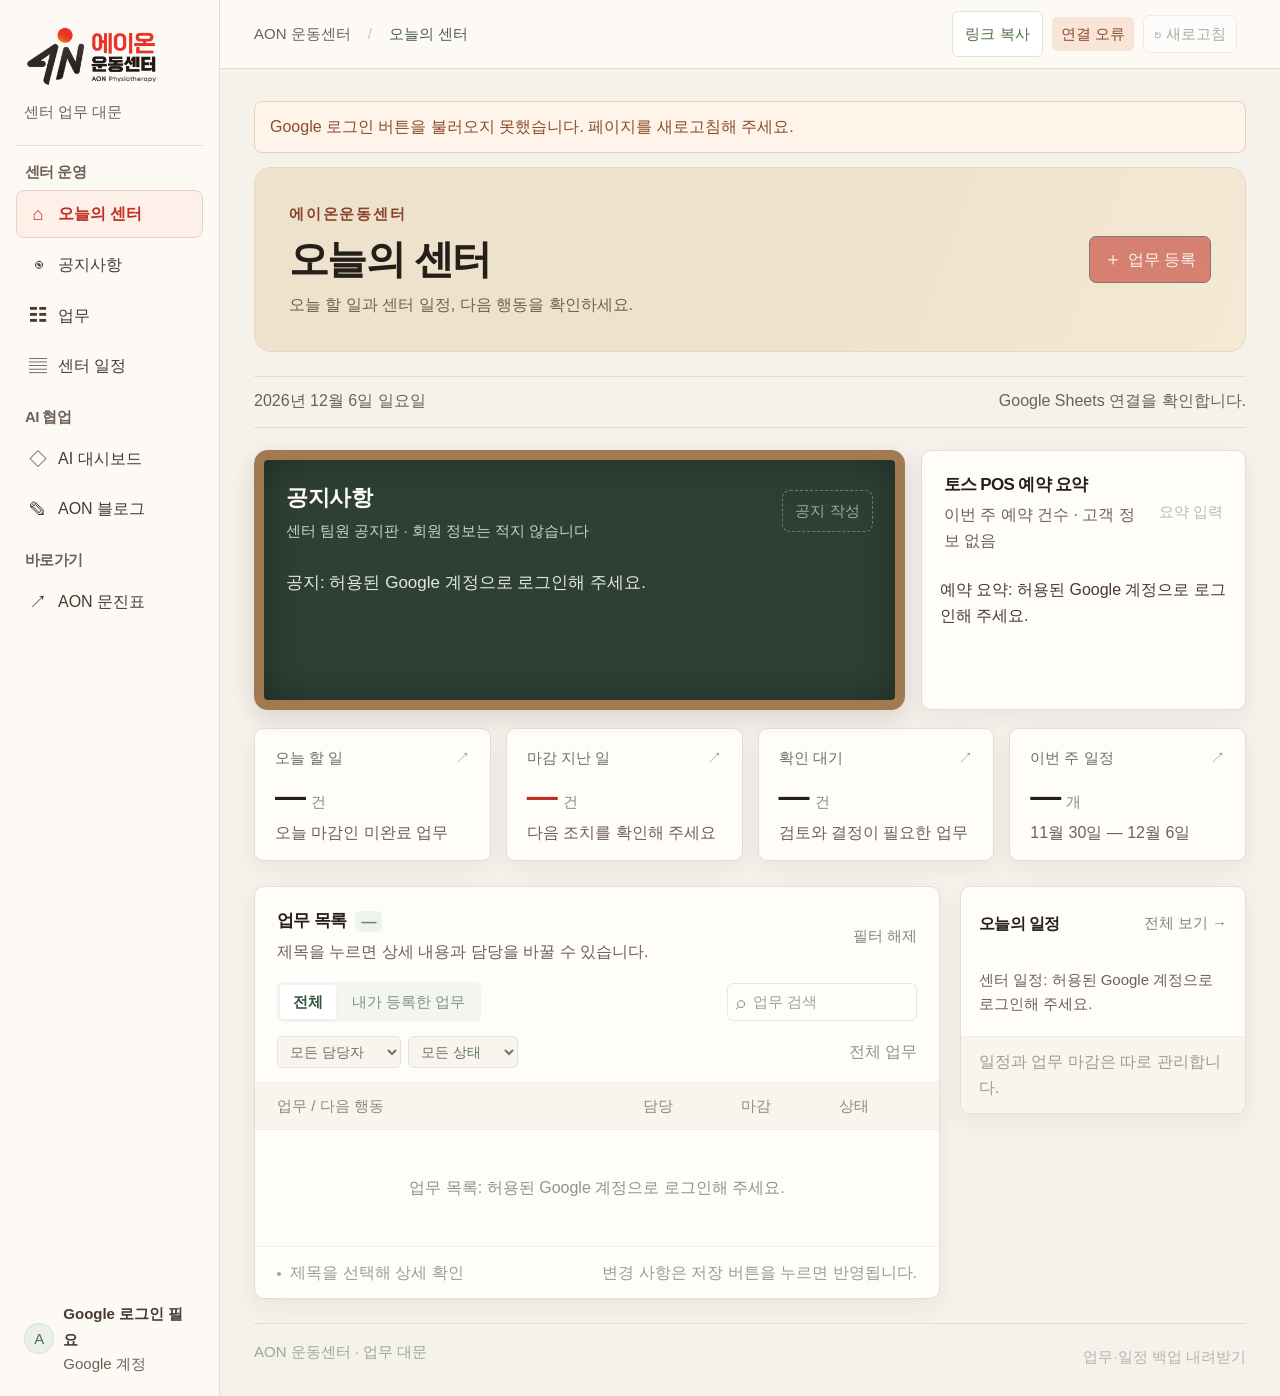
==== commit 894142fb: "글자 크기 하한 올림(내용 16px, 버튼·라벨 15px), CSS·JS 주소에 버전을 붙여 다른 컴퓨터에서도 새 화면이 바로 보이게 Co-Authored-By: Claude Op" ====
--- a/index.html
+++ b/index.html
@@ -1,12 +1,12 @@
 <!doctype html>
 <html lang="ko">
 <head><meta charset="utf-8"><meta name="viewport" content="width=device-width,initial-scale=1"><title>AON 운동센터 · 업무 대문</title><meta name="description" content="에이온운동센터 팀원 공지판과 오늘의 업무·일정·예약 요약. 허용된 팀 Google 계정으로 로그인해 확인합니다."><meta property="og:type" content="website"><meta property="og:site_name" content="AON 운동센터"><meta property="og:title" content="AON 오늘의 센터 · 공지판"><meta property="og:description" content="팀 공지, 오늘 할 일, 이번 주 예약 요약을 한곳에서 확인합니다. 팀 계정 로그인 필요."><meta property="og:image" content="https://kjp9204-oss.github.io/aon-work-board/assets/share-card.png"><meta property="og:image:width" content="1200"><meta property="og:image:height" content="630"><meta property="og:url" content="https://kjp9204-oss.github.io/aon-work-board/"><meta name="twitter:card" content="summary_large_image"><link rel="icon" href="favicon.svg">
-<link rel="stylesheet" href="dashboard.css">
-<link rel="stylesheet" href="board-theme.css">
-<link rel="stylesheet" href="board-mobile.css">
-<script src="board-config.js" defer></script>
-<script src="dashboard.js" defer></script>
-<script src="board-links.js" defer></script></head>
+<link rel="stylesheet" href="dashboard.css?v=20261120c">
+<link rel="stylesheet" href="board-theme.css?v=20261120c">
+<link rel="stylesheet" href="board-mobile.css?v=20261120c">
+<script src="board-config.js?v=20261120c" defer></script>
+<script src="dashboard.js?v=20261120c" defer></script>
+<script src="board-links.js?v=20261120c" defer></script></head>
 <body class="board-home">
 <div class="app-shell">
  <aside class="sidebar">
@@ -37,11 +37,11 @@
   <main>
    <div id="connectionError" class="connection-error" role="alert" hidden><span id="connectionMessage"></span> <button type="button" id="signInLink" class="text-button" hidden>구글로 다시 로그인</button></div>
    <section class="page-heading board-hero"><div><p class="eyebrow">에이온운동센터</p><h1 id="pageTitle">오늘의 센터</h1><p id="pageDescription">오늘 할 일과 센터 일정, 다음 행동을 확인하세요.</p></div><button id="addTask" class="primary-button" disabled><span aria-hidden="true">＋</span> 업무 등록</button></section>
-   <div class="demo-strip"><span id="todayLabel">날짜 확인 중</span><span id="lastUpdated">Google Sheets 연결을 확인합니다.</span></div>
+   <div class="demo-strip"><span id="todayLabel">날짜 확인 중</span><span id="changeSummary" class="change-summary" hidden></span><span id="lastUpdated">Google Sheets 연결을 확인합니다.</span></div>
    <div id="boardRow" class="board-row">
      <section class="panel chalkboard" id="announcements" tabindex="-1">
       <div class="panel-title"><div><h2>공지사항</h2><p>센터 팀원 공지판 · 회원 정보는 적지 않습니다</p></div><button type="button" class="text-button" id="addNotice" disabled>공지 작성</button></div>
-      <div id="noticeList" class="notice-list"><p>Google 로그인 후 공지가 표시됩니다.</p></div>
+      <div id="noticeList" class="notice-list"><p>Google 로그인 후 공지가 표시됩니다.</p></div><button type="button" class="chalk-more" id="openNoticePage">공지 전체 보기 →</button>
      </section>
      <section class="panel center-extra" id="posSummary">
       <div class="panel-title"><div><h2>토스 POS 예약 요약</h2><p>이번 주 예약 건수 · 고객 정보 없음</p></div><button type="button" class="text-button" id="addPos" disabled>요약 입력</button></div>
@@ -65,7 +65,7 @@
      <section class="panel schedule-panel"><div class="panel-title"><h2>오늘의 일정</h2><button class="text-button" id="openCalendar">전체 보기 →</button></div><div id="todayEvents" class="timeline"></div><p class="schedule-foot">일정과 업무 마감은 따로 관리합니다.</p></section>
     </aside>
    </div>
-   <section id="noticePage" class="panel calendar-panel" hidden><div class="panel-title"><div><h2>공지사항</h2><p>센터 팀원 공지 · 회원 정보 없음 · 내린 공지는 회색으로 표시</p></div><button type="button" class="secondary-button" id="addNoticePage" disabled>＋ 공지 작성</button></div><div id="noticePageList" class="notice-list notice-page-list"></div></section>
+   <section id="noticePage" class="panel calendar-panel" hidden><div class="panel-title"><div><h2>공지사항</h2><p>최근 7일 공지는 빛나게 표시됩니다 · 내린 공지는 맨 아래 회색</p></div><button type="button" class="secondary-button" id="addNoticePage" disabled>＋ 공지 작성</button></div><div id="noticePageList" class="notice-list notice-page-list"></div></section>
    <section id="calendarView" class="panel calendar-panel" hidden><div class="panel-title"><div><h2>이번 주 센터 일정</h2><p id="calendarRange"></p></div><button type="button" class="secondary-button" id="addEvent" disabled>＋ 일정 등록</button></div><div class="calendar-grid" id="calendarDays"></div><div class="all-events-section"><h3>전체 일정</h3><p>다른 주의 일정도 여기서 확인하고 수정할 수 있습니다.</p><div id="allEvents" class="all-events"></div></div><div class="calendar-note">일정을 선택하면 담당자와 시간을 수정할 수 있습니다. 모든 날짜와 시간은 한국 시간 기준입니다.</div></section>
    <section class="panel ai-panel" id="ai-dashboard" tabindex="-1" aria-labelledby="ai-heading" hidden>
     <div class="panel-title">
@@ -90,7 +90,7 @@
 </div>
 <datalist id="ownerSuggestions"></datalist>
 <dialog id="taskDialog" aria-labelledby="dialogTitle"><form id="taskForm"><div class="dialog-header"><div><p class="eyebrow" id="taskIdLabel">새 업무</p><h2 id="dialogTitle">업무 등록</h2></div><button class="icon-button" type="button" id="closeDialog" aria-label="창 닫기">×</button></div><p class="dialog-note">센터 운영 업무만 기록해 주세요. 회원의 개인정보와 건강정보는 입력하지 마세요.</p><label for="taskTitle">업무 제목<input id="taskTitle" name="title" maxlength="100" required placeholder="예: 직원 교육 자료 준비"></label><div class="form-grid"><label for="taskOwner">담당자<input id="taskOwner" name="owner" list="ownerSuggestions" maxlength="40" required placeholder="담당자 이름 또는 역할"></label><label for="taskStatus">상태<select id="taskStatus" name="status"><option>접수</option><option>진행 중</option><option>확인 대기</option><option>보류</option><option>완료</option></select></label></div><div class="form-grid"><label for="taskCategory">분야<select id="taskCategory" name="category"><option>운영·시설</option><option>직원·교육</option><option>회의·행사</option><option>블로그·홍보</option></select></label><label for="taskDue">마감일<input type="date" id="taskDue" name="due"></label></div><label for="taskNext">다음 행동<textarea id="taskNext" name="next" rows="3" maxlength="300" placeholder="다음에 무엇을 하면 되는지 적어 주세요."></textarea></label><div class="result-link" id="taskResult" hidden><span>연결된 예시 글</span><a href="blog.html">블로그 예시 열기 ↗</a></div><p id="formError" class="form-error" role="alert"></p><div id="taskAuthRecovery" class="auth-recovery" hidden><p>작성한 내용은 이 창에 그대로 있습니다. 아래 버튼으로 구글에 로그인한 뒤 계속 작성하세요.</p><button type="button" id="taskResumeSession" class="secondary-button">로그인 확인 후 계속 작성</button></div><button type="button" id="reloadTask" class="text-button conflict-reload" hidden>입력을 버리고 최신 내용 다시 불러오기</button><div class="dialog-actions"><button type="button" class="secondary-button share-button" id="shareTask">링크 복사</button><button type="button" class="secondary-button" id="cancelDialog">취소</button><button type="submit" id="saveTask" class="primary-button">시트에 저장</button></div></form></dialog>
-<dialog id="noticeDialog" aria-labelledby="noticeDialogTitle"><form id="noticeForm"><div class="dialog-header"><div><p class="eyebrow">공지사항</p><h2 id="noticeDialogTitle">공지 작성</h2></div><button class="icon-button" type="button" id="closeNoticeDialog" aria-label="공지 창 닫기">×</button></div><p class="dialog-note">센터 운영 공지만 적습니다. 회원 이름·연락처·건강 정보는 넣지 않습니다. 지우는 대신 상태를 ‘내림’으로 바꾸면 목록에서 빠집니다.</p><label for="noticeTitle">제목<input id="noticeTitle" maxlength="100" required placeholder="예: 다음 주 월요일 운영 회의"></label><label for="noticeBody">내용<textarea id="noticeBody" maxlength="1000" rows="5" placeholder="공지 내용"></textarea></label><div class="form-grid"><label for="noticeOwner">작성자<input id="noticeOwner" list="ownerSuggestions" maxlength="40" required></label><label for="noticeDate">날짜<input id="noticeDate" type="date" required></label></div><label for="noticeStatus">상태<select id="noticeStatus"><option>게시</option><option>내림</option></select></label><p id="noticeFormError" class="form-error" role="alert"></p><div class="dialog-actions"><button type="button" class="secondary-button share-button" id="shareNotice">링크 복사</button><button type="button" class="secondary-button" id="cancelNoticeDialog">취소</button><button type="submit" id="saveNotice" class="primary-button">시트에 저장</button></div></form></dialog>
+<dialog id="noticeDialog" aria-labelledby="noticeDialogTitle"><form id="noticeForm"><div class="dialog-header"><div><p class="eyebrow">공지사항</p><h2 id="noticeDialogTitle">공지 작성</h2></div><button class="icon-button" type="button" id="closeNoticeDialog" aria-label="공지 창 닫기">×</button></div><p class="dialog-note">센터 운영 공지만 적습니다. 회원 이름·연락처·건강 정보는 넣지 않습니다. 지우는 대신 상태를 ‘내림’으로 바꾸면 목록에서 빠집니다.</p><label for="noticeTitle">제목<input id="noticeTitle" maxlength="100" required placeholder="예: 다음 주 월요일 운영 회의"></label><label for="noticeBody">내용<textarea id="noticeBody" maxlength="3000" rows="10" placeholder="공지 내용 (길게 써도 됩니다)"></textarea></label><div class="form-grid"><label for="noticeOwner">작성자<input id="noticeOwner" list="ownerSuggestions" maxlength="40" required></label><label for="noticeDate">날짜<input id="noticeDate" type="date" required></label></div><label for="noticeStatus">상태<select id="noticeStatus"><option>게시</option><option>내림</option></select></label><p id="noticeFormError" class="form-error" role="alert"></p><div class="dialog-actions"><button type="button" class="secondary-button share-button" id="shareNotice">링크 복사</button><button type="button" class="secondary-button" id="cancelNoticeDialog">취소</button><button type="submit" id="saveNotice" class="primary-button">시트에 저장</button></div></form></dialog>
 <dialog id="posDialog" aria-labelledby="posDialogTitle"><form id="posForm"><div class="dialog-header"><div><p class="eyebrow">토스 POS</p><h2 id="posDialogTitle">이번 주 예약 요약</h2></div><button class="icon-button" type="button" id="closePosDialog" aria-label="예약 요약 창 닫기">×</button></div><p class="dialog-note">건수만 적습니다. 고객 이름·연락처·메모·세션 내역·화면 캡처는 넣지 않습니다. 토스 POS 예약·결제 설정은 바꾸지 않습니다.</p><div class="form-grid"><label for="posWeekStart">주 시작일(월)<input id="posWeekStart" type="date" required></label><label for="posTotal">예약 건수<input id="posTotal" maxlength="20" required inputmode="numeric" placeholder="예: 23"></label></div><label for="posPeriod">기간<input id="posPeriod" maxlength="40" required placeholder="예: 11월 16일 ~ 11월 22일"></label><label for="posByDay">요일별 건수<textarea id="posByDay" maxlength="200" rows="2" placeholder="예: 월 4 · 화 5 · 수 3 · 목 6 · 금 5 · 토 0 · 일 0"></textarea></label><label for="posByTime">시간대별 건수<textarea id="posByTime" maxlength="200" rows="2" placeholder="예: 오전 7 · 오후 12 · 저녁 4"></textarea></label><label for="posNote">메모(휴무 등)<textarea id="posNote" maxlength="200" rows="2" placeholder="예: 토·일 휴무"></textarea></label><label for="posCheckedAt">토스 POS 확인 시각<input id="posCheckedAt" maxlength="40" required placeholder="예: 2026-11-20 16:10"></label><p id="posFormError" class="form-error" role="alert"></p><div class="dialog-actions"><button type="button" class="secondary-button" id="cancelPosDialog">취소</button><button type="submit" id="savePos" class="primary-button">시트에 저장</button></div></form></dialog>
 <dialog id="eventDialog" aria-labelledby="eventDialogTitle"><form id="eventForm"><div class="dialog-header"><div><p class="eyebrow">센터 일정</p><h2 id="eventDialogTitle">일정 등록</h2></div><button class="icon-button" type="button" id="closeEventDialog" aria-label="일정 창 닫기">×</button></div><p class="dialog-note">회의·교육·센터 운영 일정을 기록하세요. 한국 시간 기준입니다.</p><label for="eventTitle">일정 제목<input id="eventTitle" maxlength="100" required placeholder="예: 주간 운영 회의"></label><label for="eventOwner">담당자<input id="eventOwner" list="ownerSuggestions" maxlength="40" required placeholder="담당자 이름 또는 역할"></label><div class="form-grid"><label for="eventDate">날짜<input id="eventDate" type="date" required></label><label for="eventTime">시간<input id="eventTime" type="time" required></label></div><p id="eventFormError" class="form-error" role="alert"></p><div id="eventAuthRecovery" class="auth-recovery" hidden><p>작성한 내용은 이 창에 그대로 있습니다. 아래 버튼으로 구글에 로그인한 뒤 계속 작성하세요.</p><button type="button" id="eventResumeSession" class="secondary-button">로그인 확인 후 계속 작성</button></div><button type="button" id="reloadEvent" class="text-button conflict-reload" hidden>입력을 버리고 최신 내용 다시 불러오기</button><div class="dialog-actions"><button type="button" class="secondary-button" id="cancelEventDialog">취소</button><button type="submit" id="saveEvent" class="primary-button">시트에 저장</button></div></form></dialog>
 <div id="toast" class="toast" role="status" aria-live="polite" hidden></div>
--- a/board-mobile.css
+++ b/board-mobile.css
@@ -53,7 +53,7 @@
 .board-home .chalkboard { background: #2e4034; border: 10px solid #a27a52; border-radius: 14px; box-shadow: inset 0 0 40px #0000004d, 0 8px 22px #3a2a1a26; color: #f2efe4; min-height: 260px; display: flex; flex-direction: column; position: relative; }
 .board-home .chalkboard::after { content: ""; position: absolute; left: 12%; right: 12%; bottom: -10px; height: 6px; background: #8a6440; border-radius: 3px 3px 0 0; }
 .board-home .chalkboard .panel-title h2 { color: #fffdf3; font-size: 22px; letter-spacing: -.02em; }
-.board-home .chalkboard .panel-title p { color: #c9d3c6; font-size: 14px; }
+.board-home .chalkboard .panel-title p { color: #c9d3c6; font-size: 15px; }
 .board-home .chalkboard .text-button { color: #fffdf3; border: 1px dashed #e8e3d0aa; border-radius: 8px; padding: 8px 12px; background: transparent; font-size: 15px; }
 .board-home .chalkboard .text-button:disabled { opacity: .55; }
 .board-home .chalkboard .notice-list { padding: 4px 22px 22px; flex: 1; }
@@ -72,3 +72,44 @@
   .board-home .chalkboard .panel-title { padding: 14px 16px 8px; }
   .board-home .chalkboard .notice-list { padding: 0 16px 16px; }
 }
+
+/* NEW marks and week-long glowing notices so the team does not miss changes. */
+@keyframes aonGlow { 0%, 100% { box-shadow: 0 0 0 0 #f4b84000; } 50% { box-shadow: 0 0 22px 4px #f4b840aa; } }
+@keyframes aonNew { 0%, 100% { opacity: 1; } 50% { opacity: .55; } }
+.board-home .new-badge { display: inline-block; background: #bf2d24; color: #fff; font-size: 12px; font-weight: 800; letter-spacing: .04em; line-height: 1; padding: 4px 6px; border-radius: 6px; margin-right: 7px; vertical-align: middle; animation: aonNew 1.6s ease-in-out infinite; }
+.board-home tr.is-new { background: #fff6ec; }
+.board-home .change-summary { background: #bf2d24; color: #fff; border-radius: 999px; padding: 3px 12px; font-weight: 700; font-size: 14px; }
+.board-home .chalkboard .notice-item.fresh b { color: #ffe9a8; text-shadow: 0 0 10px #ffd36a99; }
+.board-home .chalkboard .notice-date { font-style: normal; font-weight: 600; color: #b9c6b7; margin-right: 10px; font-size: 15px; }
+.board-home .chalkboard .notice-item.fresh .notice-date { color: #ffe9a8; }
+.board-home .chalkboard .clamp { display: -webkit-box; -webkit-line-clamp: 2; -webkit-box-orient: vertical; overflow: hidden; white-space: normal; }
+.board-home .chalk-more { margin: 0 22px 18px; align-self: flex-start; background: transparent; color: #fffdf3; border: 1px dashed #e8e3d0aa; border-radius: 8px; padding: 8px 14px; font-size: 15px; min-height: 40px; }
+.board-home .notice-page-list { display: grid; gap: 14px; padding: 4px 22px 24px; }
+.board-home .notice-card { display: grid; grid-template-columns: 130px minmax(0, 1fr); gap: 18px; background: #fffdfa; border: 1px solid var(--line); border-radius: 14px; padding: 18px 20px; scroll-margin-top: 90px; }
+.board-home .notice-card.fresh { border: 2px solid #f2b84b; background: #fffaf0; animation: aonGlow 2.6s ease-in-out infinite; }
+.board-home .notice-card.flash { outline: 3px solid #bf2d24; }
+.board-home .notice-card.down { opacity: .55; }
+.board-home .notice-when strong { display: block; font-size: 20px; color: var(--ink); }
+.board-home .notice-when small { display: inline-block; margin-top: 6px; font-size: 13px; color: var(--muted); }
+.board-home .notice-when .fresh-label { background: #f2b84b; color: #3b2a0a; border-radius: 6px; padding: 2px 8px; font-weight: 700; }
+.board-home .notice-main h3 { margin: 0 0 8px; font-size: 20px; color: var(--ink); line-height: 1.45; }
+.board-home .notice-body { margin: 0 0 12px; font-size: 16px; line-height: 1.8; white-space: pre-line; color: var(--body); overflow-wrap: anywhere; }
+.board-home .notice-foot { display: flex; gap: 12px; align-items: center; flex-wrap: wrap; }
+.board-home .notice-foot small { color: var(--muted); font-size: 14px; margin-right: auto; }
+@media (prefers-reduced-motion: reduce) { .board-home .notice-card.fresh, .board-home .new-badge { animation: none; } }
+@media (max-width: 760px) {
+  .board-home .notice-page-list { padding: 4px 12px 18px; }
+  .board-home .notice-card { grid-template-columns: 1fr; gap: 8px; padding: 16px; }
+  .board-home .notice-when { display: flex; gap: 8px; align-items: center; flex-wrap: wrap; }
+  .board-home .notice-when small { margin-top: 0; }
+  .board-home .chalk-more { margin: 0 16px 14px; }
+}
+
+/* Readable floor on every screen size: content 16px, labels and buttons 15px, small tags 13px. */
+.board-home .task-next, .board-home .owner-cell, .board-home .date-cell, .board-home .panel-title p,
+.board-home .demo-strip span, .board-home .schedule-foot, .board-home .table-footer span, .board-home .event small,
+.board-home .metric p, .board-home .notice-item span, .board-home .pos-line, .board-home .filter-description { font-size: 16px; }
+.board-home .text-button, .board-home .secondary-button, .board-home .refresh-button, .board-home .account-link,
+.board-home .preview-badge, .board-home .change-summary, .board-home th, .board-home .category-label,
+.board-home .eyebrow, .board-home .sidebar small, .board-home .pos-meta, .board-home .page-footer { font-size: 15px; }
+.board-home .pill, .board-home .new-badge { font-size: 13px; }
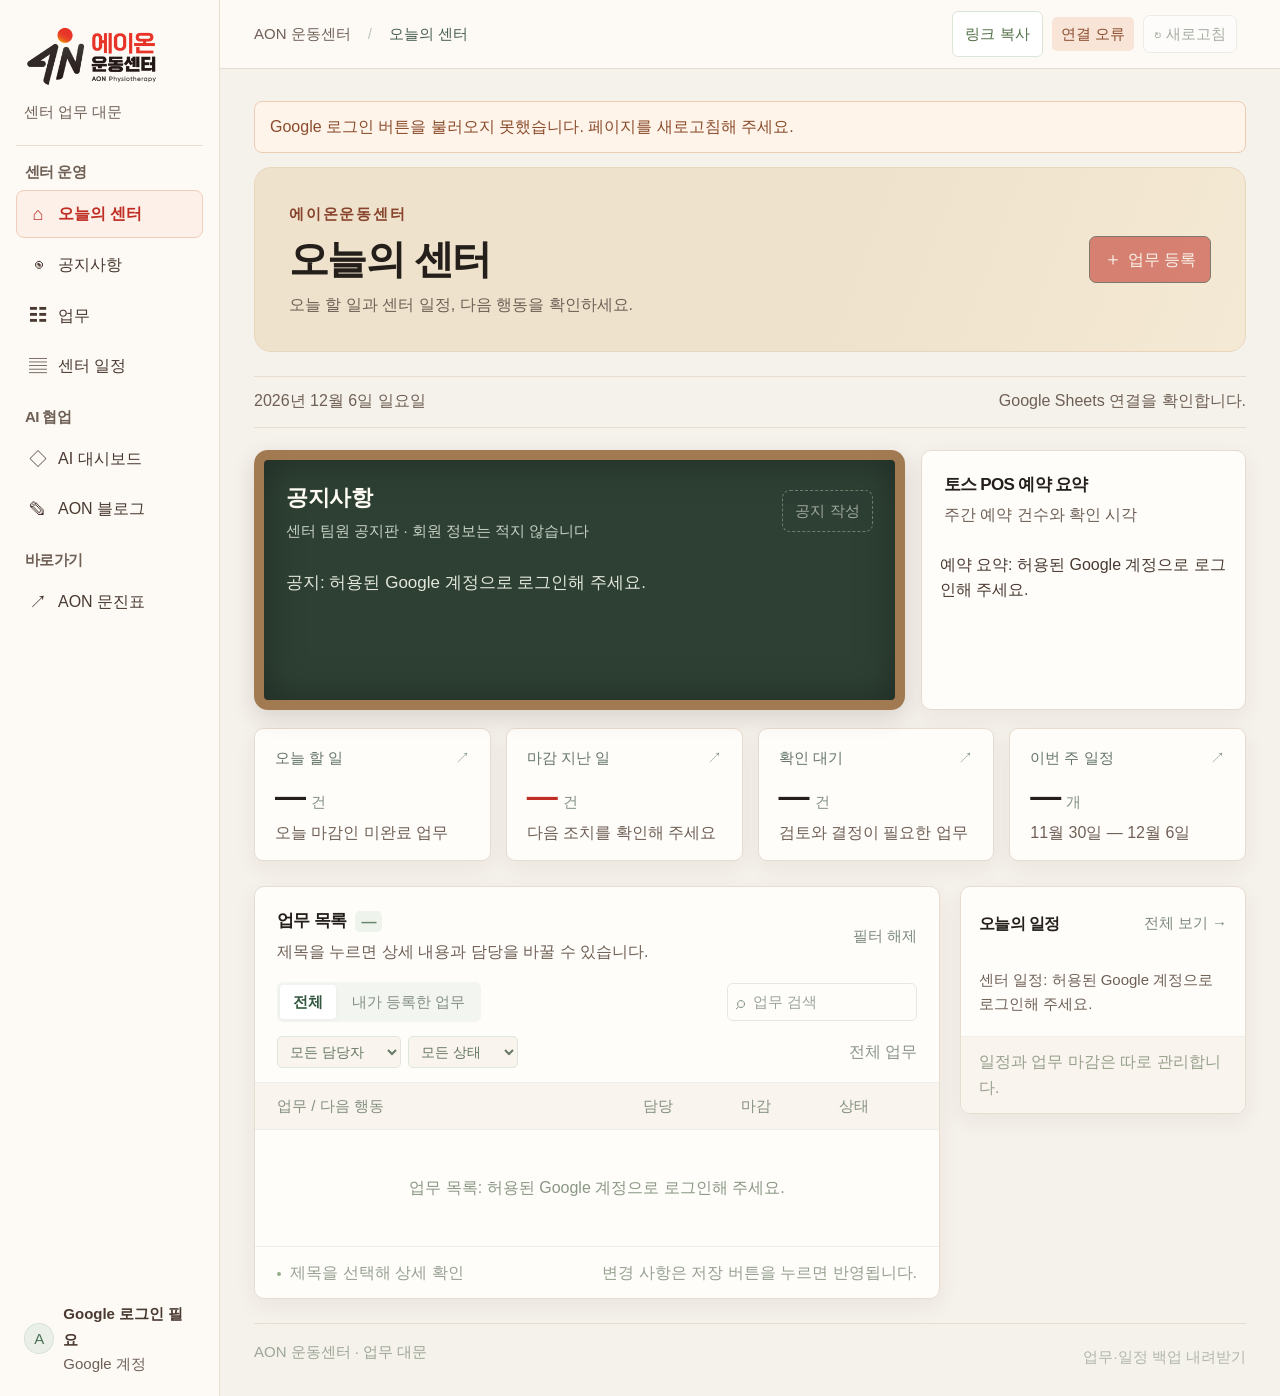
==== commit 85316ace: "Show weekly Toss POS details on the calendar" ====
--- a/index.html
+++ b/index.html
@@ -2,10 +2,10 @@
 <html lang="ko">
 <head><meta charset="utf-8"><meta name="viewport" content="width=device-width,initial-scale=1"><title>AON 운동센터 · 업무 대문</title><meta name="description" content="에이온운동센터 팀원 공지판과 오늘의 업무·일정·예약 요약. 허용된 팀 Google 계정으로 로그인해 확인합니다."><meta property="og:type" content="website"><meta property="og:site_name" content="AON 운동센터"><meta property="og:title" content="AON 오늘의 센터 · 공지판"><meta property="og:description" content="팀 공지, 오늘 할 일, 이번 주 예약 요약을 한곳에서 확인합니다. 팀 계정 로그인 필요."><meta property="og:image" content="https://kjp9204-oss.github.io/aon-work-board/assets/share-card.png"><meta property="og:image:width" content="1200"><meta property="og:image:height" content="630"><meta property="og:url" content="https://kjp9204-oss.github.io/aon-work-board/"><meta name="twitter:card" content="summary_large_image"><link rel="icon" href="favicon.svg">
 <link rel="stylesheet" href="dashboard.css?v=20261120c">
-<link rel="stylesheet" href="board-theme.css?v=20261120c">
+<link rel="stylesheet" href="board-theme.css?v=20261120d">
 <link rel="stylesheet" href="board-mobile.css?v=20261120c">
 <script src="board-config.js?v=20261120c" defer></script>
-<script src="dashboard.js?v=20261120c" defer></script>
+<script src="dashboard.js?v=20261120d" defer></script>
 <script src="board-links.js?v=20261120c" defer></script></head>
 <body class="board-home">
 <div class="app-shell">
@@ -44,8 +44,9 @@
       <div id="noticeList" class="notice-list"><p>Google 로그인 후 공지가 표시됩니다.</p></div><button type="button" class="chalk-more" id="openNoticePage">공지 전체 보기 →</button>
      </section>
      <section class="panel center-extra" id="posSummary">
-      <div class="panel-title"><div><h2>토스 POS 예약 요약</h2><p>이번 주 예약 건수 · 고객 정보 없음</p></div><button type="button" class="text-button" id="addPos" disabled>요약 입력</button></div>
+      <div class="panel-title"><div><h2>토스 POS 예약 요약</h2><p>주간 예약 건수와 확인 시각</p></div></div>
       <div id="posBody" class="pos-body"><p>Google 로그인 후 예약 요약이 표시됩니다.</p></div>
+      <a class="text-button pos-calendar-link" id="openPosCalendar" href="#calendar" hidden>센터 일정에서 상세 보기</a>
      </section>
    </div>
    <section class="metrics" aria-label="업무 요약">
@@ -66,7 +67,15 @@
     </aside>
    </div>
    <section id="noticePage" class="panel calendar-panel" hidden><div class="panel-title"><div><h2>공지사항</h2><p>최근 7일 공지는 빛나게 표시됩니다 · 내린 공지는 맨 아래 회색</p></div><button type="button" class="secondary-button" id="addNoticePage" disabled>＋ 공지 작성</button></div><div id="noticePageList" class="notice-list notice-page-list"></div></section>
-   <section id="calendarView" class="panel calendar-panel" hidden><div class="panel-title"><div><h2>이번 주 센터 일정</h2><p id="calendarRange"></p></div><button type="button" class="secondary-button" id="addEvent" disabled>＋ 일정 등록</button></div><div class="calendar-grid" id="calendarDays"></div><div class="all-events-section"><h3>전체 일정</h3><p>다른 주의 일정도 여기서 확인하고 수정할 수 있습니다.</p><div id="allEvents" class="all-events"></div></div><div class="calendar-note">일정을 선택하면 담당자와 시간을 수정할 수 있습니다. 모든 날짜와 시간은 한국 시간 기준입니다.</div></section>
+   <section id="calendarView" class="panel calendar-panel" hidden>
+    <div class="panel-title"><div><h2>이번 주 센터 일정</h2><p id="calendarRange"></p></div><button type="button" class="secondary-button" id="addEvent" disabled>＋ 일정 등록</button></div>
+    <div class="calendar-grid" id="calendarDays"></div>
+    <section class="calendar-pos-section" id="calendarPos" aria-labelledby="calendarPosTitle" tabindex="-1">
+     <div class="panel-title"><div><h2 id="calendarPosTitle">토스 POS 주간 예약 상세</h2><p>날짜별 예약 건수 · 고객 정보 없음</p></div><button type="button" class="secondary-button" id="addPos" disabled hidden>이번 주 요약 입력</button></div>
+     <div id="posDetailBody" class="pos-body"><p>Google 로그인 후 예약 상세가 표시됩니다.</p></div>
+    </section>
+    <div class="all-events-section"><h3>전체 일정</h3><p>다른 주의 일정도 여기서 확인하고 수정할 수 있습니다.</p><div id="allEvents" class="all-events"></div></div><div class="calendar-note">일정을 선택하면 담당자와 시간을 수정할 수 있습니다. 모든 날짜와 시간은 한국 시간 기준입니다.</div>
+   </section>
    <section class="panel ai-panel" id="ai-dashboard" tabindex="-1" aria-labelledby="ai-heading" hidden>
     <div class="panel-title">
      <div><h2 id="ai-heading">AI 대시보드</h2><p>Claude와 Codex 사이의 작업 흐름</p></div>
--- a/board-theme.css
+++ b/board-theme.css
@@ -49,6 +49,13 @@
 .board-home #googleSignIn { max-width: 100%; }
 .board-home #logout { background: transparent; border: 0; color: var(--green); }
 .board-home .center-extra > p { margin: 0; padding: 0 18px 16px; color: var(--muted); }
+.board-home .pos-calendar-link { display: inline-block; margin: 0 18px 16px; }
+.board-home .calendar-pos-section { border-top: 1px solid var(--line); scroll-margin-top: 14px; }
+.board-home .pos-detail-value { white-space: pre-line; overflow-wrap: anywhere; }
+.board-home .pos-days { display: grid; grid-template-columns: repeat(auto-fit, minmax(min(100%, 110px), 1fr)); gap: 6px; margin: 6px 0 10px; padding: 0; list-style: none; }
+.board-home .pos-days li { display: flex; flex-direction: column; padding: 7px 10px; border: 1px solid var(--line); border-radius: 8px; }
+.board-home .pos-days time { font-size: 15px; color: var(--muted); }
+.board-home .pos-days b { font-size: 16px; color: var(--ink); }
 .board-home #announcements, .board-home #ai-dashboard { scroll-margin-top: 14px; }
 .board-home .ai-panel { margin-top: 18px; }
 .board-home .ai-panel-body { padding: 0 20px 20px; }
